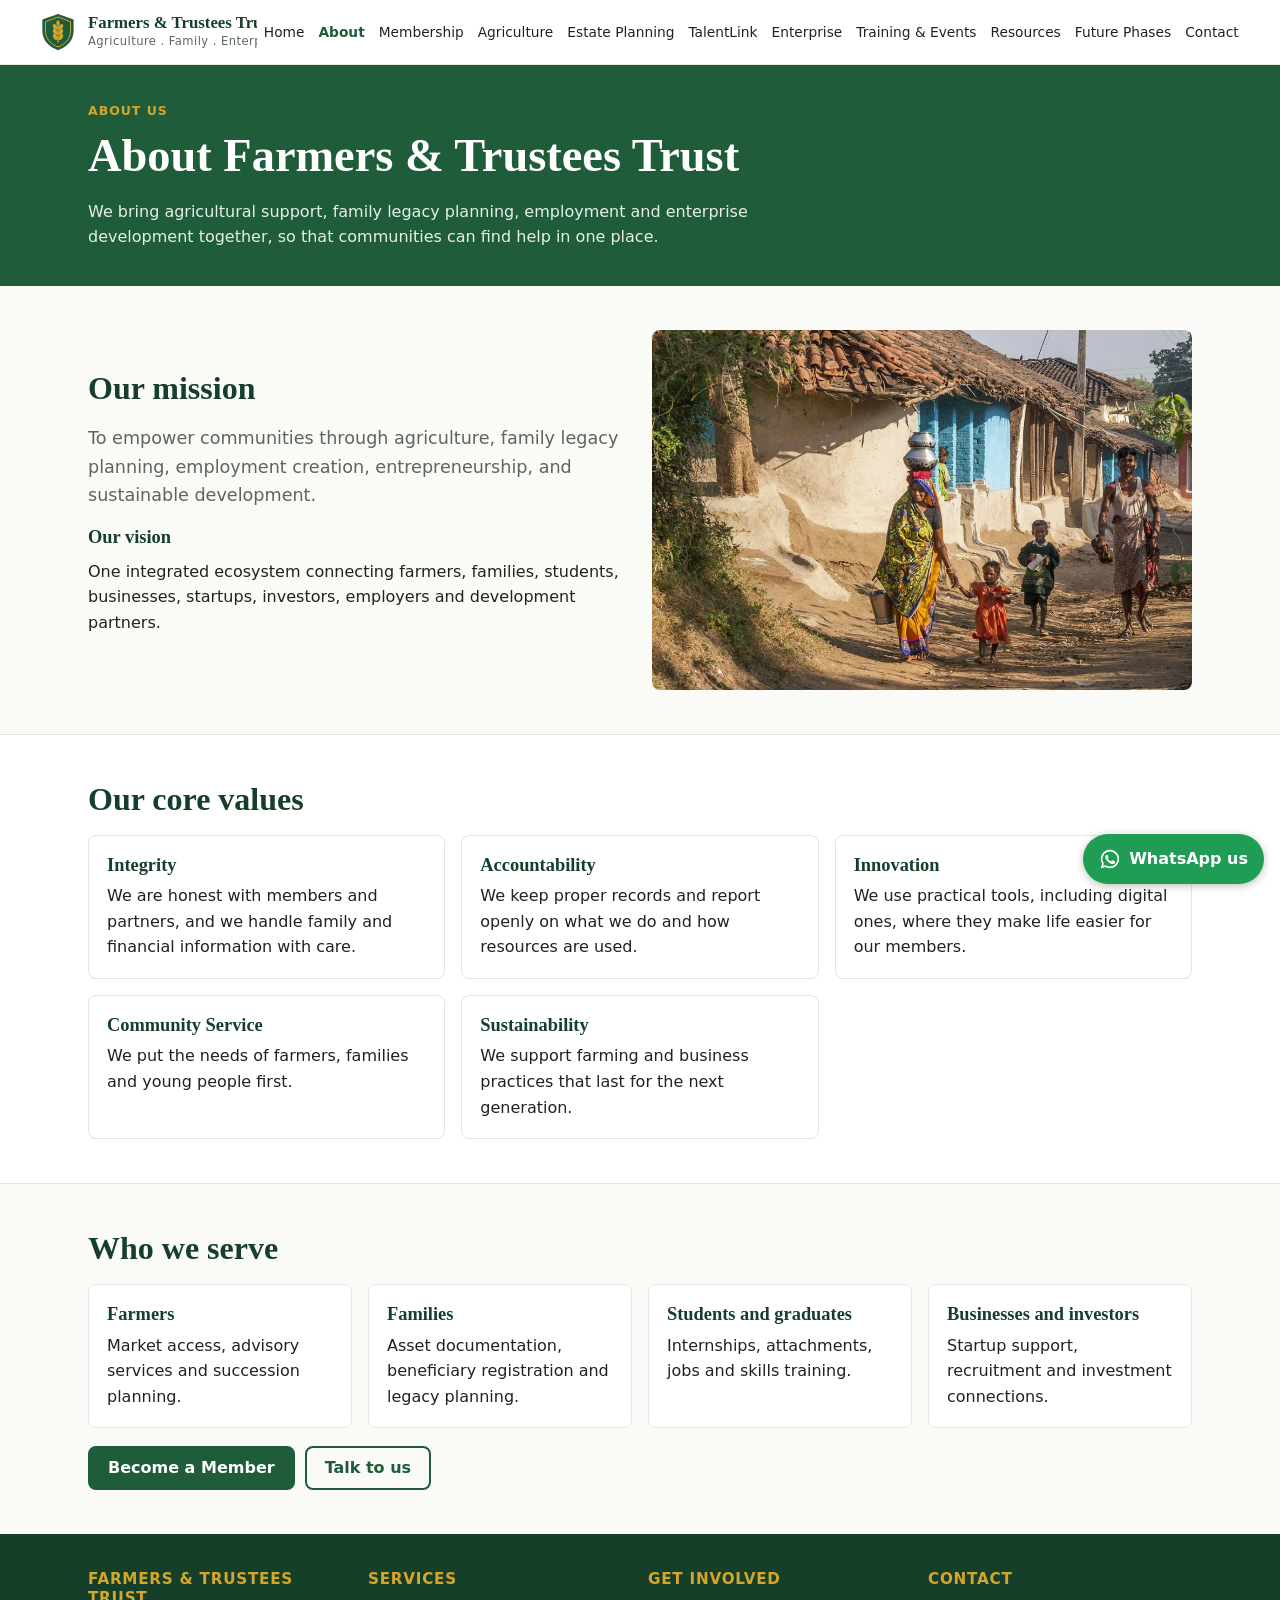
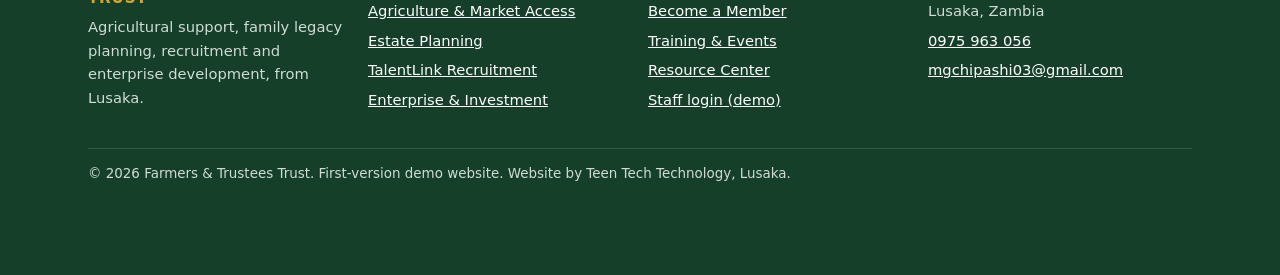
==== about.html @ 035e4a8c "Farmers & Trustees Trust demo site" ====
<!doctype html>
<html lang="en">
<head>
<meta charset="utf-8">
<meta name="viewport" content="width=device-width,initial-scale=1">
<title>About Us | Farmers & Trustees Trust</title>
<meta name="description" content="Our mission, values and the communities we serve in Zambia.">
<meta name="theme-color" content="#1f5c3a">
<link rel="icon" href="assets/img/logo.svg" type="image/svg+xml">
<link rel="stylesheet" href="assets/css/style.css">
</head>
<body>
<main id="main">
<div class="page-head"><div class="wrap"><span class="kicker">About us</span><h1>About Farmers &amp; Trustees Trust</h1><p>We bring agricultural support, family legacy planning, employment and enterprise development together, so that communities can find help in one place.</p></div></div>
<section><div class="wrap split">
<div><h2>Our mission</h2><p class="lead">To empower communities through agriculture, family legacy planning, employment creation, entrepreneurship, and sustainable development.</p>
<h3>Our vision</h3><p>One integrated ecosystem connecting farmers, families, students, businesses, startups, investors, employers and development partners.</p></div>
<img src="assets/img/community.jpg" alt="A woman carrying water with children walking beside her in a village" loading="lazy"></div></section>
<section class="alt"><div class="wrap"><h2>Our core values</h2>
<div class="grid g3">
<div class="card"><h3>Integrity</h3><p>We are honest with members and partners, and we handle family and financial information with care.</p></div>
<div class="card"><h3>Accountability</h3><p>We keep proper records and report openly on what we do and how resources are used.</p></div>
<div class="card"><h3>Innovation</h3><p>We use practical tools, including digital ones, where they make life easier for our members.</p></div>
<div class="card"><h3>Community Service</h3><p>We put the needs of farmers, families and young people first.</p></div>
<div class="card"><h3>Sustainability</h3><p>We support farming and business practices that last for the next generation.</p></div>
</div></div></section>
<section><div class="wrap"><h2>Who we serve</h2>
<div class="grid g4">
<div class="card"><h3>Farmers</h3><p>Market access, advisory services and succession planning.</p></div>
<div class="card"><h3>Families</h3><p>Asset documentation, beneficiary registration and legacy planning.</p></div>
<div class="card"><h3>Students and graduates</h3><p>Internships, attachments, jobs and skills training.</p></div>
<div class="card"><h3>Businesses and investors</h3><p>Startup support, recruitment and investment connections.</p></div>
</div>
<div class="btns"><a class="btn" href="membership.html">Become a Member</a><a class="btn line" href="contact.html">Talk to us</a></div>
</div></section>

</main>
<script src="assets/js/app.js"></script>

</body>
</html>
---- assets/css/style.css ----
:root{--green:#1f5c3a;--green-d:#163f29;--green-l:#e8f1ea;--gold:#d4a62a;--gold-l:#fbf3dc;--ink:#1d2420;--muted:#5b665f;--line:#dfe5e0;--bg:#fafaf6;--r:8px}
*{box-sizing:border-box}
html{-webkit-text-size-adjust:100%}
body{margin:0;font:16px/1.6 system-ui,-apple-system,"Segoe UI",Roboto,Arial,sans-serif;color:var(--ink);background:var(--bg)}
img{max-width:100%;display:block}
a{color:var(--green)}
h1,h2,h3{line-height:1.25;margin:0 0 .5em;font-family:Georgia,"Times New Roman",serif;color:var(--green-d)}
h1{font-size:clamp(1.9rem,5vw,2.9rem)}h2{font-size:clamp(1.45rem,3.4vw,2rem)}h3{font-size:1.15rem}
p{margin:0 0 1em}
.wrap{max-width:1140px;margin:0 auto;padding:0 18px}
.skip{position:absolute;left:-999px}.skip:focus{left:8px;top:8px;background:#fff;padding:8px;z-index:99}
/* header */
.site-header{background:#fff;border-bottom:1px solid var(--line);position:sticky;top:0;z-index:50}
.site-header .wrap{max-width:1240px;display:flex;align-items:center;justify-content:space-between;min-height:64px;gap:12px}
.brand{display:flex;align-items:center;gap:10px;text-decoration:none;color:var(--green-d)}
.brand img{width:40px;height:40px}
.brand span{white-space:nowrap}.brand b{font-family:Georgia,serif;font-size:1.05rem;line-height:1.1;display:block}
.brand small{display:block;color:var(--muted);font-size:.72rem;letter-spacing:.04em}
.nav-toggle{display:inline-flex;align-items:center;gap:6px;border:1px solid var(--line);background:#fff;border-radius:var(--r);padding:8px 12px;font:inherit;cursor:pointer}
.main-nav{display:none;position:absolute;left:0;right:0;top:64px;background:#fff;border-bottom:1px solid var(--line);padding:8px 18px 16px}
.main-nav.open{display:block}
.main-nav a{display:block;padding:10px 4px;text-decoration:none;color:var(--ink);border-bottom:1px solid #f0f2f0}
.main-nav a[aria-current=page]{color:var(--green);font-weight:600}
@media(min-width:1280px){.nav-toggle{display:none}.main-nav{display:flex;position:static;padding:0;border:0;gap:0;flex-wrap:nowrap;justify-content:flex-end}
.main-nav a{border:0;padding:6px 7px;font-size:.86rem;white-space:nowrap;border-radius:6px}.main-nav a:hover{background:var(--green-l)}}
/* buttons */
.btn{display:inline-block;background:var(--green);color:#fff;border:2px solid var(--green);padding:10px 18px;border-radius:var(--r);text-decoration:none;font-family:inherit;font-size:1rem;font-weight:600;line-height:1.2;cursor:pointer}
.btn:hover{background:var(--green-d)}
.btn.gold{background:var(--gold);border-color:var(--gold);color:#1d1a0e}.btn.gold:hover{background:#c29620}
.btn.line{background:transparent;color:var(--green)}.btn.line:hover{background:var(--green-l)}
.btn.sm{padding:6px 12px;font-size:.9rem}
.btns{display:flex;flex-wrap:wrap;gap:10px;margin-top:18px}
/* sections */
section{padding:44px 0}
.alt{background:#fff;border-top:1px solid var(--line);border-bottom:1px solid var(--line)}
.page-head{background:var(--green);color:#fff;padding:36px 0}
.page-head h1{color:#fff;margin-bottom:.3em}.page-head p{max-width:720px;color:#e6efe8;margin:0}
.kicker{display:block;font-size:.78rem;letter-spacing:.08em;text-transform:uppercase;color:var(--gold);font-weight:700;margin-bottom:6px}
.lead{font-size:1.1rem;color:var(--muted);max-width:720px}
/* hero */
.hero{background:var(--green-d);color:#fff;padding:0}
.hero .wrap{display:grid;gap:0}
.hero-text{padding:40px 0 32px}
.hero h1{color:#fff}.hero p{color:#dce8df;font-size:1.08rem;max-width:560px}
.hero-img{margin:0 -18px}
.hero-img img{width:100%;height:280px;object-fit:cover;object-position:center 30%}
@media(min-width:860px){.hero .wrap{grid-template-columns:1.15fr .85fr;align-items:stretch}.hero-text{padding:72px 40px 72px 0}.hero-img{margin:0}.hero-img{padding:40px 0}.hero-img img{height:100%;min-height:420px;max-height:520px;border-radius:var(--r)}}
/* grids, cards */
.grid{display:grid;gap:16px}
@media(min-width:640px){.g2{grid-template-columns:repeat(2,1fr)}.g3{grid-template-columns:repeat(2,1fr)}}
@media(min-width:960px){.g3{grid-template-columns:repeat(3,1fr)}.g4{grid-template-columns:repeat(4,1fr)}}
@media(min-width:640px) and (max-width:959px){.g4{grid-template-columns:repeat(2,1fr)}}
.card{background:#fff;border:1px solid var(--line);border-radius:var(--r);padding:18px}
.card h3{margin-bottom:.35em}.card p:last-child{margin-bottom:0}
.card.photo{padding:0;overflow:hidden}.card.photo img{height:170px;width:100%;object-fit:cover}.card.photo .in{padding:16px 18px}
.split{display:grid;gap:24px;align-items:center}
@media(min-width:860px){.split{grid-template-columns:1fr 1fr}}
.split img{border-radius:var(--r);width:100%;max-height:380px;object-fit:cover}
ul.ticks{list-style:none;padding:0;margin:0 0 1em}ul.ticks li{padding:4px 0 4px 26px;position:relative}
ul.ticks li:before{content:"";position:absolute;left:4px;top:12px;width:10px;height:6px;border-left:2px solid var(--green);border-bottom:2px solid var(--green);transform:rotate(-45deg)}
.tag{display:inline-block;background:var(--green-l);color:var(--green-d);font-size:.78rem;padding:2px 8px;border-radius:20px;font-weight:600}
.tag.gold{background:var(--gold-l);color:#7a5c0b}
.note{background:var(--gold-l);border-left:4px solid var(--gold);padding:10px 14px;border-radius:4px;font-size:.92rem;margin:0 0 16px}
.muted{color:var(--muted)}
/* tabs */
.tabs{display:flex;flex-wrap:wrap;gap:6px;margin-bottom:18px}
.tabs button{border:1px solid var(--line);background:#fff;padding:8px 14px;border-radius:20px;font:inherit;font-size:.92rem;cursor:pointer}
.tabs button.on{background:var(--green);color:#fff;border-color:var(--green)}
.panel{display:none}.panel.on{display:block}
/* forms */
form.f{background:#fff;border:1px solid var(--line);border-radius:var(--r);padding:20px}
.fr{display:grid;gap:14px}@media(min-width:640px){.fr.c2{grid-template-columns:1fr 1fr}.fr.c3{grid-template-columns:1fr 1fr 1fr}}
label{display:block;font-weight:600;font-size:.92rem;margin-bottom:4px}
label .opt{font-weight:400;color:var(--muted)}
input,select,textarea{width:100%;font:inherit;padding:10px 12px;border:1px solid #c8d1ca;border-radius:6px;background:#fff;color:var(--ink)}
input:focus,select:focus,textarea:focus{outline:2px solid var(--gold);outline-offset:1px;border-color:var(--green)}
textarea{min-height:96px}
.field{margin-bottom:14px}
.field .err{display:none;color:#a3261b;font-size:.85rem;margin-top:3px}
.field.bad input,.field.bad select,.field.bad textarea{border-color:#a3261b}
.field.bad .err{display:block}
.check{display:flex;gap:8px;align-items:flex-start;font-weight:400}.check input{width:auto;margin-top:5px}
.rows .row{display:grid;gap:8px;grid-template-columns:1fr;padding:12px;border:1px dashed #c8d1ca;border-radius:6px;margin-bottom:10px;position:relative}
@media(min-width:640px){.rows .row{grid-template-columns:repeat(4,1fr) auto;align-items:end}}
.rows .row label{font-size:.82rem}
.rm{background:none;border:1px solid #d9b4ae;color:#a3261b;border-radius:6px;padding:8px 10px;cursor:pointer;font:inherit;font-size:.85rem}
.confirm{display:none;background:var(--green-l);border:1px solid #b9d4c0;border-radius:var(--r);padding:16px;margin-top:14px}
.confirm.on{display:block}
.confirm strong{color:var(--green-d)}
/* tables */
.tbl{width:100%;border-collapse:collapse;background:#fff;font-size:.92rem}
.tbl th,.tbl td{padding:9px 10px;border-bottom:1px solid var(--line);text-align:left;vertical-align:top}
.tbl th{background:var(--green-l);color:var(--green-d);font-size:.82rem;text-transform:uppercase;letter-spacing:.03em}
.scroll{overflow-x:auto;border:1px solid var(--line);border-radius:var(--r)}
/* listings */
.listing{display:flex;flex-direction:column;gap:6px}
.listing .top{display:flex;justify-content:space-between;gap:8px;align-items:baseline}
.price{font-weight:700;color:var(--green-d)}
.filters{display:flex;flex-wrap:wrap;gap:6px;margin-bottom:14px}
.filters button{border:1px solid var(--line);background:#fff;padding:6px 12px;border-radius:20px;cursor:pointer;font:inherit;font-size:.9rem}
.filters button.on{background:var(--gold);border-color:var(--gold)}
/* roadmap */
.phase{border-left:4px solid var(--gold);padding-left:16px}
/* footer */
.site-footer{background:var(--green-d);color:#cfdcd3;padding:36px 0 90px;font-size:.92rem}
.site-footer a{color:#fff}
.site-footer h3{color:var(--gold);font-family:inherit;font-size:.95rem;text-transform:uppercase;letter-spacing:.05em}
.site-footer ul{list-style:none;padding:0;margin:0}.site-footer li{padding:3px 0}
.foot-bottom{border-top:1px solid #2c5a40;margin-top:24px;padding-top:14px;font-size:.84rem}
/* whatsapp */
.wa-float{position:fixed;right:16px;bottom:16px;z-index:60;background:#1f9d55;color:#fff;border-radius:28px;padding:12px 16px;display:flex;gap:8px;align-items:center;text-decoration:none;font-weight:600;box-shadow:0 2px 8px rgba(0,0,0,.25)}
.wa-float svg{width:22px;height:22px}
@media(max-width:480px){.wa-float span{display:none}.wa-float{padding:13px}}
/* dashboard */
.stat{background:#fff;border:1px solid var(--line);border-radius:var(--r);padding:14px}
.stat b{display:block;font-size:1.6rem;color:var(--green-d)}
.bars .bar{display:grid;grid-template-columns:140px 1fr 40px;gap:8px;align-items:center;margin:6px 0;font-size:.9rem}
.bars .track{background:var(--green-l);height:14px;border-radius:7px;overflow:hidden}.bars .fill{background:var(--green);height:100%}
.bars .bar:nth-child(even) .fill{background:var(--gold)}
.member-card{border:2px solid var(--gold);border-radius:var(--r);padding:18px;background:#fff}
.member-no{font-family:ui-monospace,Consolas,monospace;font-size:1.3rem;color:var(--green-d);font-weight:700}
.toast{position:fixed;left:50%;bottom:80px;transform:translateX(-50%);background:var(--ink);color:#fff;padding:10px 16px;border-radius:6px;z-index:80;display:none}
.toast.on{display:block}
iframe.map{width:100%;height:320px;border:0;border-radius:var(--r)}
@media print{.site-header,.site-footer,.wa-float,.no-print{display:none!important}}
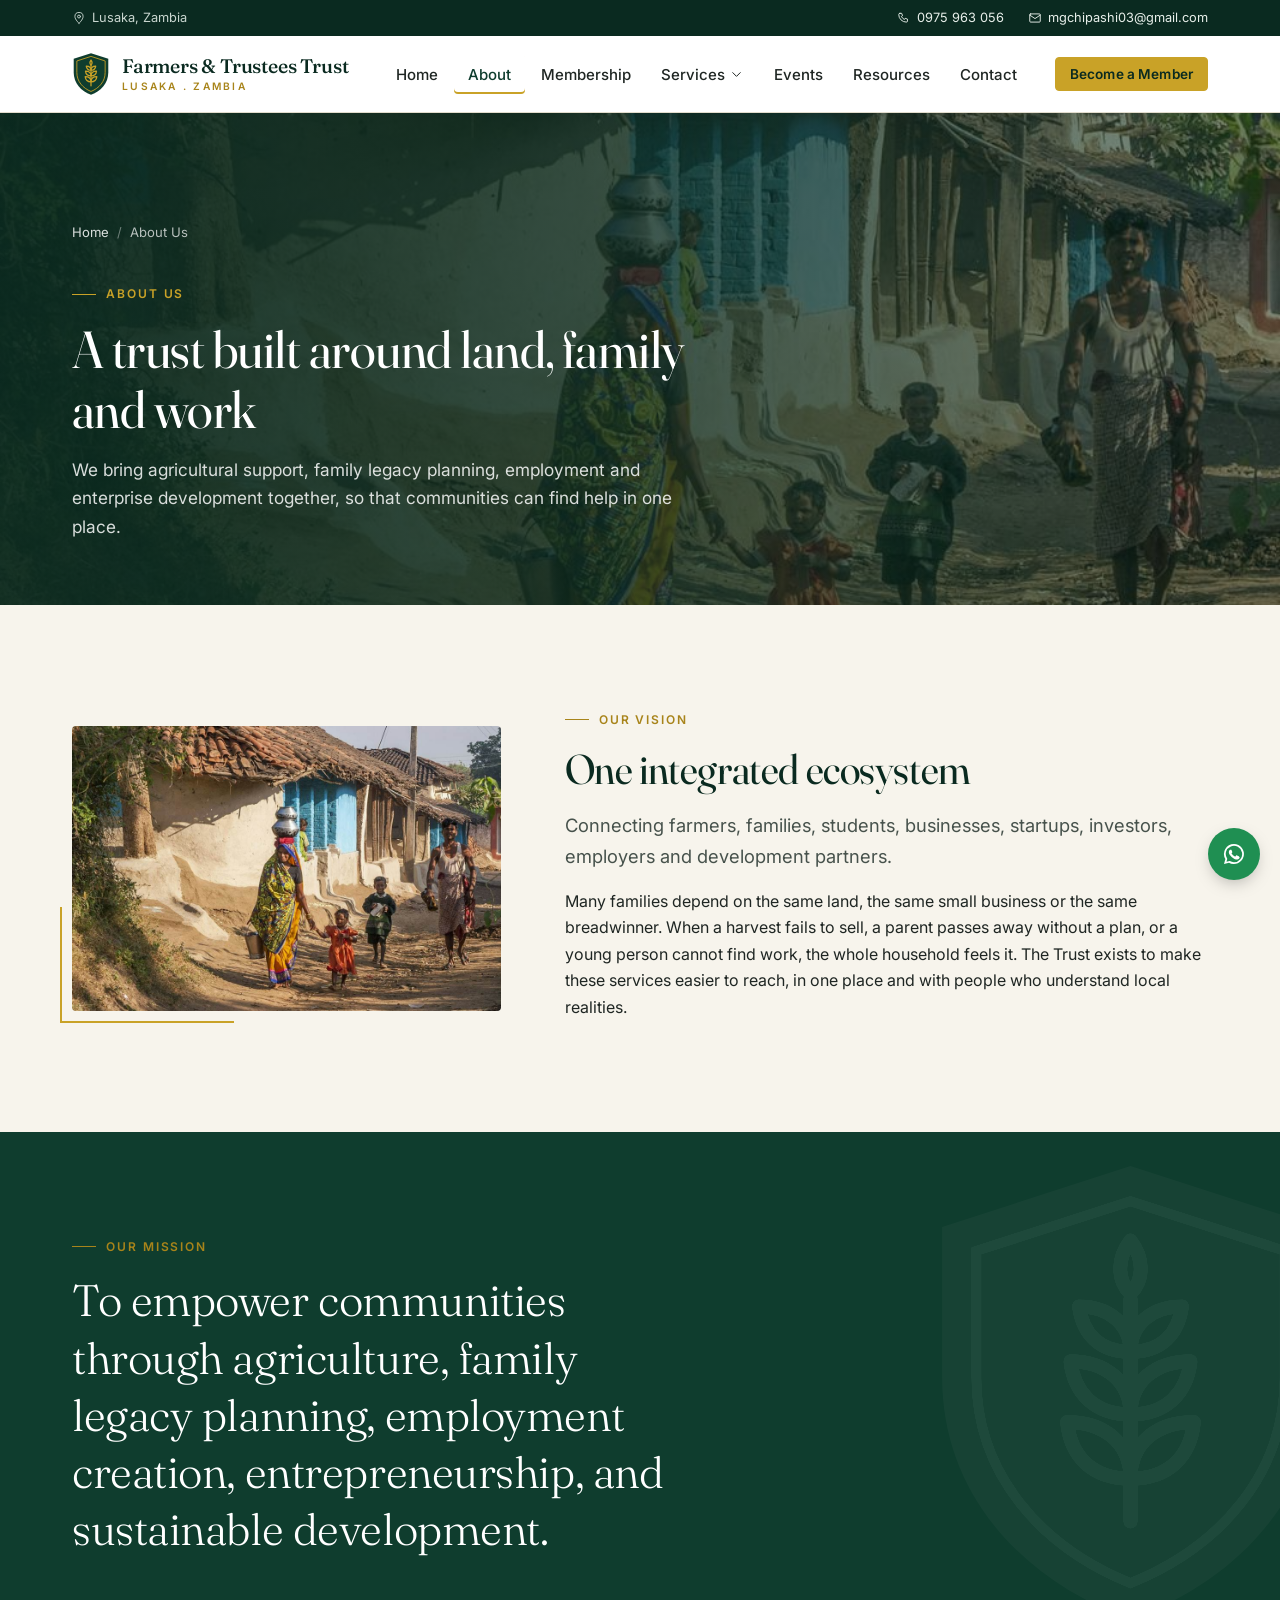
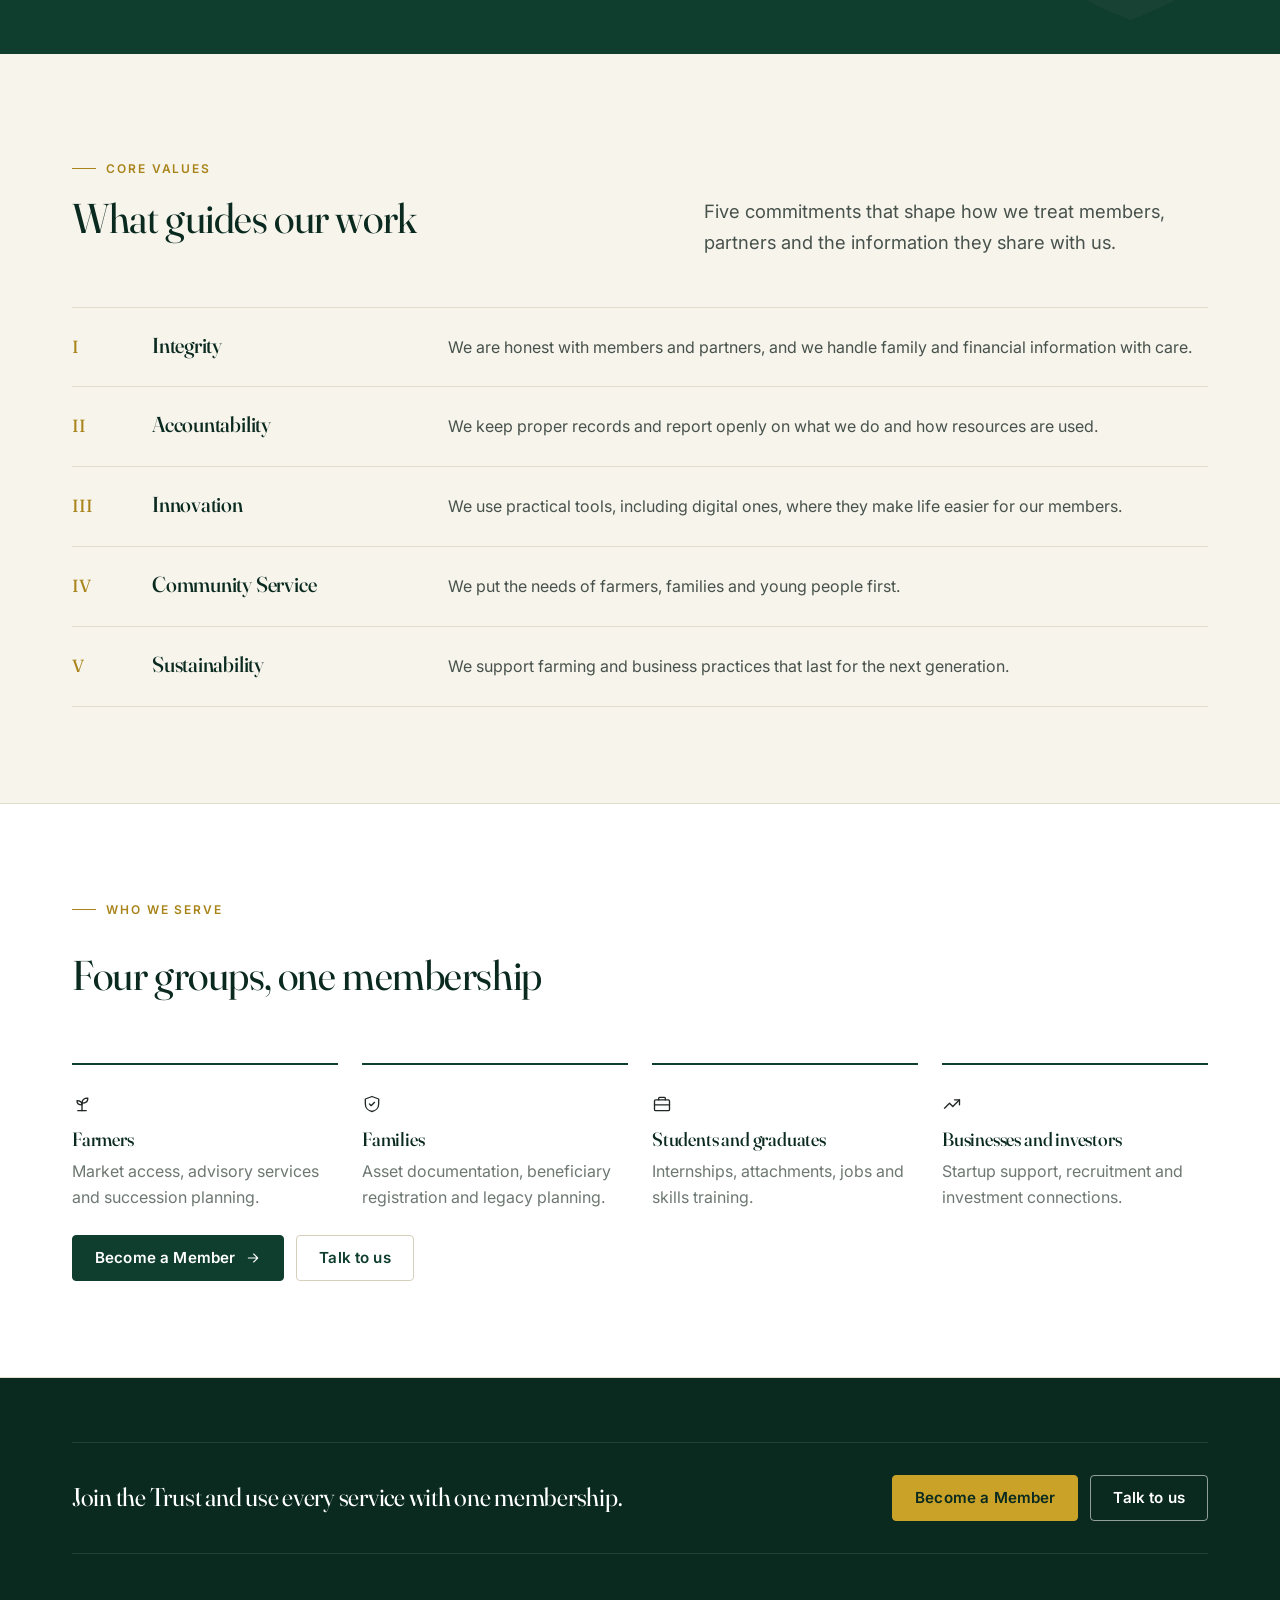
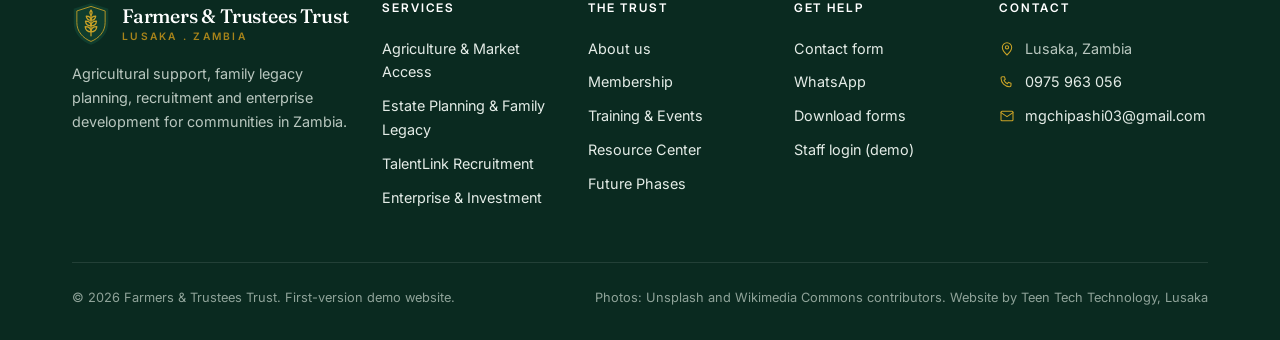
==== commit 110fb3a2: "Visual redesign: new type, colour, hero, navigation, page headers and admin dashboard" ====
--- a/about.html
+++ b/about.html
@@ -5,33 +5,41 @@
 <meta name="viewport" content="width=device-width,initial-scale=1">
 <title>About Us | Farmers & Trustees Trust</title>
 <meta name="description" content="Our mission, values and the communities we serve in Zambia.">
-<meta name="theme-color" content="#1f5c3a">
-<link rel="icon" href="assets/img/logo.svg" type="image/svg+xml">
+<meta name="theme-color" content="#0F3D2E">
+<link rel="icon" href="assets/img/favicon.svg" type="image/svg+xml">
+<link rel="icon" href="assets/img/favicon-32.png" sizes="32x32" type="image/png">
+<link rel="apple-touch-icon" href="assets/img/apple-touch-icon.png">
+<link rel="preconnect" href="https://fonts.googleapis.com">
+<link rel="preconnect" href="https://fonts.gstatic.com" crossorigin>
+<link rel="stylesheet" href="https://fonts.googleapis.com/css2?family=Fraunces:opsz,wght@9..144,300;9..144,400;9..144,500;9..144,600&family=Inter:wght@400;500;600&display=swap">
 <link rel="stylesheet" href="assets/css/style.css">
 </head>
 <body>
 <main id="main">
-<div class="page-head"><div class="wrap"><span class="kicker">About us</span><h1>About Farmers &amp; Trustees Trust</h1><p>We bring agricultural support, family legacy planning, employment and enterprise development together, so that communities can find help in one place.</p></div></div>
-<section><div class="wrap split">
-<div><h2>Our mission</h2><p class="lead">To empower communities through agriculture, family legacy planning, employment creation, entrepreneurship, and sustainable development.</p>
-<h3>Our vision</h3><p>One integrated ecosystem connecting farmers, families, students, businesses, startups, investors, employers and development partners.</p></div>
-<img src="assets/img/community.jpg" alt="A woman carrying water with children walking beside her in a village" loading="lazy"></div></section>
-<section class="alt"><div class="wrap"><h2>Our core values</h2>
-<div class="grid g3">
-<div class="card"><h3>Integrity</h3><p>We are honest with members and partners, and we handle family and financial information with care.</p></div>
-<div class="card"><h3>Accountability</h3><p>We keep proper records and report openly on what we do and how resources are used.</p></div>
-<div class="card"><h3>Innovation</h3><p>We use practical tools, including digital ones, where they make life easier for our members.</p></div>
-<div class="card"><h3>Community Service</h3><p>We put the needs of farmers, families and young people first.</p></div>
-<div class="card"><h3>Sustainability</h3><p>We support farming and business practices that last for the next generation.</p></div>
-</div></div></section>
-<section><div class="wrap"><h2>Who we serve</h2>
+<div class="page-head"><div class="wrap"><span class="kicker">About us</span><h1>A trust built around land, family and work</h1><p>We bring agricultural support, family legacy planning, employment and enterprise development together, so that communities can find help in one place.</p></div></div>
+<section><div class="wrap split wide-r">
+<div class="frame"><img src="assets/img/community.jpg" alt="A woman carrying water with children walking beside her in a village" loading="lazy"></div>
+<div><span class="kicker">Our vision</span><h2>One integrated ecosystem</h2><p class="lead">Connecting farmers, families, students, businesses, startups, investors, employers and development partners.</p><p>Many families depend on the same land, the same small business or the same breadwinner. When a harvest fails to sell, a parent passes away without a plan, or a young person cannot find work, the whole household feels it. The Trust exists to make these services easier to reach, in one place and with people who understand local realities.</p></div>
+</div></section>
+<section class="band"><div class="wrap"><span class="kicker">Our mission</span><blockquote>To empower communities through agriculture, family legacy planning, employment creation, entrepreneurship, and sustainable development.</blockquote></div></section>
+<section><div class="wrap">
+<div class="sec-head split2"><div><span class="kicker">Core values</span><h2>What guides our work</h2></div><p class="lead">Five commitments that shape how we treat members, partners and the information they share with us.</p></div>
+<ol class="values">
+<li><h3>Integrity</h3><p>We are honest with members and partners, and we handle family and financial information with care.</p></li>
+<li><h3>Accountability</h3><p>We keep proper records and report openly on what we do and how resources are used.</p></li>
+<li><h3>Innovation</h3><p>We use practical tools, including digital ones, where they make life easier for our members.</p></li>
+<li><h3>Community Service</h3><p>We put the needs of farmers, families and young people first.</p></li>
+<li><h3>Sustainability</h3><p>We support farming and business practices that last for the next generation.</p></li>
+</ol></div></section>
+<section class="alt"><div class="wrap">
+<div class="sec-head"><span class="kicker">Who we serve</span><h2>Four groups, one membership</h2></div>
 <div class="grid g4">
-<div class="card"><h3>Farmers</h3><p>Market access, advisory services and succession planning.</p></div>
-<div class="card"><h3>Families</h3><p>Asset documentation, beneficiary registration and legacy planning.</p></div>
-<div class="card"><h3>Students and graduates</h3><p>Internships, attachments, jobs and skills training.</p></div>
-<div class="card"><h3>Businesses and investors</h3><p>Startup support, recruitment and investment connections.</p></div>
+<div class="card quiet" style="border:0;border-top:2px solid var(--forest);border-radius:0;padding:var(--s3) 0 0"><i data-i="sprout"></i><h3 style="margin-top:12px">Farmers</h3><p class="muted">Market access, advisory services and succession planning.</p></div>
+<div class="card quiet" style="border:0;border-top:2px solid var(--forest);border-radius:0;padding:var(--s3) 0 0"><i data-i="shield"></i><h3 style="margin-top:12px">Families</h3><p class="muted">Asset documentation, beneficiary registration and legacy planning.</p></div>
+<div class="card quiet" style="border:0;border-top:2px solid var(--forest);border-radius:0;padding:var(--s3) 0 0"><i data-i="briefcase"></i><h3 style="margin-top:12px">Students and graduates</h3><p class="muted">Internships, attachments, jobs and skills training.</p></div>
+<div class="card quiet" style="border:0;border-top:2px solid var(--forest);border-radius:0;padding:var(--s3) 0 0"><i data-i="trend"></i><h3 style="margin-top:12px">Businesses and investors</h3><p class="muted">Startup support, recruitment and investment connections.</p></div>
 </div>
-<div class="btns"><a class="btn" href="membership.html">Become a Member</a><a class="btn line" href="contact.html">Talk to us</a></div>
+<div class="btns"><a class="btn" href="membership.html">Become a Member <i data-i="arrow"></i></a><a class="btn line" href="contact.html">Talk to us</a></div>
 </div></section>
 
 </main>
--- a/assets/css/style.css
+++ b/assets/css/style.css
@@ -1,125 +1,358 @@
-:root{--green:#1f5c3a;--green-d:#163f29;--green-l:#e8f1ea;--gold:#d4a62a;--gold-l:#fbf3dc;--ink:#1d2420;--muted:#5b665f;--line:#dfe5e0;--bg:#fafaf6;--r:8px}
+/* Farmers & Trustees Trust . design system v2 */
+:root{
+--forest:#0F3D2E;--forest-2:#16503D;--forest-3:#1E6A50;--forest-ink:#0A2A20;
+--gold:#C9A227;--gold-d:#A8841A;--gold-l:#F3E9C8;
+--cream:#F7F4EC;--cream-2:#EFEADD;--paper:#FFFFFF;
+--ink:#1F2623;--ink-2:#47524C;--ink-3:#6E7872;--rule:#E3DDCD;--rule-2:#D6CFBC;
+--s1:8px;--s2:16px;--s3:24px;--s4:32px;--s5:48px;--s6:64px;--s7:96px;
+--r:4px;--r2:10px;
+--serif:"Fraunces",Georgia,"Times New Roman",serif;--sans:"Inter",system-ui,-apple-system,"Segoe UI",Roboto,Arial,sans-serif;
+--wrap:1200px}
 *{box-sizing:border-box}
-html{-webkit-text-size-adjust:100%}
-body{margin:0;font:16px/1.6 system-ui,-apple-system,"Segoe UI",Roboto,Arial,sans-serif;color:var(--ink);background:var(--bg)}
+html{-webkit-text-size-adjust:100%;scroll-padding-top:96px}
+body{margin:0;font-family:var(--sans);font-size:16px;line-height:1.65;color:var(--ink);background:var(--cream);-webkit-font-smoothing:antialiased;text-rendering:optimizeLegibility}
 img{max-width:100%;display:block}
-a{color:var(--green)}
-h1,h2,h3{line-height:1.25;margin:0 0 .5em;font-family:Georgia,"Times New Roman",serif;color:var(--green-d)}
-h1{font-size:clamp(1.9rem,5vw,2.9rem)}h2{font-size:clamp(1.45rem,3.4vw,2rem)}h3{font-size:1.15rem}
-p{margin:0 0 1em}
-.wrap{max-width:1140px;margin:0 auto;padding:0 18px}
-.skip{position:absolute;left:-999px}.skip:focus{left:8px;top:8px;background:#fff;padding:8px;z-index:99}
-/* header */
-.site-header{background:#fff;border-bottom:1px solid var(--line);position:sticky;top:0;z-index:50}
-.site-header .wrap{max-width:1240px;display:flex;align-items:center;justify-content:space-between;min-height:64px;gap:12px}
-.brand{display:flex;align-items:center;gap:10px;text-decoration:none;color:var(--green-d)}
-.brand img{width:40px;height:40px}
-.brand span{white-space:nowrap}.brand b{font-family:Georgia,serif;font-size:1.05rem;line-height:1.1;display:block}
-.brand small{display:block;color:var(--muted);font-size:.72rem;letter-spacing:.04em}
-.nav-toggle{display:inline-flex;align-items:center;gap:6px;border:1px solid var(--line);background:#fff;border-radius:var(--r);padding:8px 12px;font:inherit;cursor:pointer}
-.main-nav{display:none;position:absolute;left:0;right:0;top:64px;background:#fff;border-bottom:1px solid var(--line);padding:8px 18px 16px}
-.main-nav.open{display:block}
-.main-nav a{display:block;padding:10px 4px;text-decoration:none;color:var(--ink);border-bottom:1px solid #f0f2f0}
-.main-nav a[aria-current=page]{color:var(--green);font-weight:600}
-@media(min-width:1280px){.nav-toggle{display:none}.main-nav{display:flex;position:static;padding:0;border:0;gap:0;flex-wrap:nowrap;justify-content:flex-end}
-.main-nav a{border:0;padding:6px 7px;font-size:.86rem;white-space:nowrap;border-radius:6px}.main-nav a:hover{background:var(--green-l)}}
-/* buttons */
-.btn{display:inline-block;background:var(--green);color:#fff;border:2px solid var(--green);padding:10px 18px;border-radius:var(--r);text-decoration:none;font-family:inherit;font-size:1rem;font-weight:600;line-height:1.2;cursor:pointer}
-.btn:hover{background:var(--green-d)}
-.btn.gold{background:var(--gold);border-color:var(--gold);color:#1d1a0e}.btn.gold:hover{background:#c29620}
-.btn.line{background:transparent;color:var(--green)}.btn.line:hover{background:var(--green-l)}
-.btn.sm{padding:6px 12px;font-size:.9rem}
-.btns{display:flex;flex-wrap:wrap;gap:10px;margin-top:18px}
-/* sections */
-section{padding:44px 0}
-.alt{background:#fff;border-top:1px solid var(--line);border-bottom:1px solid var(--line)}
-.page-head{background:var(--green);color:#fff;padding:36px 0}
-.page-head h1{color:#fff;margin-bottom:.3em}.page-head p{max-width:720px;color:#e6efe8;margin:0}
-.kicker{display:block;font-size:.78rem;letter-spacing:.08em;text-transform:uppercase;color:var(--gold);font-weight:700;margin-bottom:6px}
-.lead{font-size:1.1rem;color:var(--muted);max-width:720px}
+a{color:var(--forest-3);text-underline-offset:3px;text-decoration-thickness:1px}
+a:hover{color:var(--forest)}
+h1,h2,h3,h4{font-family:var(--serif);font-weight:500;color:var(--forest-ink);line-height:1.15;margin:0 0 var(--s2);letter-spacing:-.01em;font-variation-settings:"opsz" 96}
+h1{font-size:clamp(2.25rem,5.4vw,4rem);font-weight:400}
+h2{font-size:clamp(1.75rem,3.4vw,2.6rem);font-weight:400}
+h3{font-size:1.3rem}
+h4{font-family:var(--sans);font-size:1rem;font-weight:600;letter-spacing:0}
+p{margin:0 0 var(--s2)}
+strong,b{font-weight:600}
+.wrap{max-width:var(--wrap);margin:0 auto;padding:0 20px}
+@media(min-width:768px){.wrap{padding:0 32px}}
+.skip{position:absolute;left:-999px}.skip:focus{left:8px;top:8px;background:#fff;padding:8px;z-index:200}
+.ico{width:20px;height:20px;flex:none;stroke:currentColor;fill:none;stroke-width:1.6;stroke-linecap:round;stroke-linejoin:round;vertical-align:middle}
+.kicker{display:inline-flex;align-items:center;gap:10px;font-family:var(--sans);font-size:.75rem;font-weight:600;letter-spacing:.16em;text-transform:uppercase;color:var(--gold-d);margin-bottom:var(--s2)}
+.kicker:before{content:"";width:24px;height:1px;background:currentColor}
+.lead{font-size:1.15rem;line-height:1.7;color:var(--ink-2);max-width:640px}
+.muted{color:var(--ink-3)}
+.rule{height:1px;background:var(--rule);border:0;margin:var(--s4) 0}
+.goldrule{width:56px;height:2px;background:var(--gold);border:0;margin:0 0 var(--s3)}
+
+/* ---------- header ---------- */
+.topbar{background:var(--forest-ink);color:#C9D6CF;font-size:.8rem}
+.topbar .wrap{display:flex;justify-content:flex-end;gap:var(--s3);min-height:36px;align-items:center}
+.topbar a{color:#E8EFEA;text-decoration:none;display:inline-flex;gap:6px;align-items:center}.topbar a:hover{color:#fff}
+.topbar .ico{width:14px;height:14px}
+.topbar .loc{margin-right:auto;display:none}
+@media(min-width:768px){.topbar .loc{display:inline-flex;gap:6px;align-items:center}}
+@media(max-width:560px){.topbar .mail{display:none}}
+.site-header{background:rgba(255,255,255,.97);border-bottom:1px solid var(--rule);position:sticky;top:0;z-index:100;backdrop-filter:saturate(1.4) blur(6px)}
+.site-header .wrap{display:flex;align-items:center;gap:var(--s3);min-height:76px}
+.brand{display:flex;align-items:center;gap:12px;text-decoration:none;color:var(--forest-ink);margin-right:auto}
+.brand img{width:38px;height:44px}
+.brand .wm{white-space:nowrap;display:flex;flex-direction:column;line-height:1}
+.brand .wm b{font-family:var(--serif);font-weight:500;font-size:1.22rem;letter-spacing:-.01em}
+.brand .wm small{font-size:.64rem;letter-spacing:.22em;text-transform:uppercase;color:var(--gold-d);margin-top:5px;font-weight:600}
+.nav{display:none}
+.nav>ul{list-style:none;margin:0;padding:0;display:flex;align-items:center;gap:2px}
+.nav>ul>li{position:relative}
+.nav>ul>li>a,.nav>ul>li>button{display:flex;align-items:center;gap:4px;padding:10px 14px;font:500 .94rem var(--sans);color:var(--ink);text-decoration:none;background:none;border:0;cursor:pointer;border-radius:var(--r)}
+.nav>ul>li>a:hover,.nav>ul>li>button:hover{color:var(--forest)}
+.nav [aria-current=page],.nav .is-current>button{color:var(--forest);box-shadow:inset 0 -2px 0 var(--gold)}
+.nav .ico{width:15px;height:15px}
+.mega{position:absolute;left:50%;top:100%;transform:translateX(-50%);width:640px;background:#fff;border:1px solid var(--rule);border-top:2px solid var(--gold);padding:var(--s3);display:none;grid-template-columns:1fr 1fr;gap:4px;box-shadow:0 18px 40px -18px rgba(15,61,46,.25)}
+.has-mega:hover .mega,.has-mega:focus-within .mega,.has-mega.open .mega{display:grid}
+.mega a{display:flex;gap:14px;padding:14px;text-decoration:none;color:var(--ink);border-radius:var(--r)}
+.mega a:hover{background:var(--cream)}
+.mega a .ic{width:40px;height:40px;border:1px solid var(--rule);border-radius:50%;display:grid;place-items:center;color:var(--forest);flex:none}
+.mega a b{display:block;font-weight:600;color:var(--forest-ink);font-size:.95rem}
+.mega a span.d{display:block;font-size:.84rem;color:var(--ink-3);line-height:1.45;margin-top:2px}
+.site-header .hdr-cta{display:none}
+.burger{display:inline-flex;align-items:center;gap:8px;border:1px solid var(--rule-2);background:#fff;border-radius:var(--r);padding:10px 14px;font:500 .9rem var(--sans);cursor:pointer;color:var(--ink)}
+@media(min-width:1100px){.nav{display:block}.site-header .hdr-cta{display:inline-flex}.burger{display:none}}
+/* drawer */
+.drawer{position:fixed;inset:0;z-index:300;display:none}
+.drawer.open{display:block}
+.drawer .scrim{position:absolute;inset:0;background:rgba(10,42,32,.45)}
+.drawer .sheet{position:absolute;right:0;top:0;bottom:0;width:min(88vw,380px);background:var(--cream);display:flex;flex-direction:column;overflow-y:auto}
+.drawer .dh{display:flex;justify-content:space-between;align-items:center;padding:var(--s2) 20px;border-bottom:1px solid var(--rule);background:#fff}
+.drawer nav{padding:var(--s2) 20px}
+.drawer nav a{display:flex;justify-content:space-between;align-items:center;padding:14px 0;border-bottom:1px solid var(--rule);color:var(--ink);text-decoration:none;font-size:1.05rem}
+.drawer nav a[aria-current=page]{color:var(--forest);font-weight:600}
+.drawer .grp{font-size:.72rem;letter-spacing:.16em;text-transform:uppercase;color:var(--gold-d);font-weight:600;margin:var(--s3) 0 0}
+.drawer nav .sub a{padding-left:0;font-size:1rem}
+.drawer .df{margin-top:auto;padding:20px;border-top:1px solid var(--rule);background:#fff}
+.drawer .df .btn{width:100%;justify-content:center}
+body.locked{overflow:hidden}
+
+/* ---------- buttons ---------- */
+.btn{display:inline-flex;align-items:center;gap:10px;background:var(--forest);color:#fff;border:1px solid var(--forest);padding:13px 22px;border-radius:var(--r);text-decoration:none;font:600 .95rem/1.2 var(--sans);letter-spacing:.01em;cursor:pointer;transition:background-color .15s,color .15s,border-color .15s}
+.btn:hover{background:var(--forest-ink);color:#fff}
+.btn .ico{width:16px;height:16px}
+.btn.gold{background:var(--gold);border-color:var(--gold);color:var(--forest-ink)}.btn.gold:hover{background:#D8B23A;border-color:#D8B23A;color:var(--forest-ink)}
+.btn.line{background:transparent;color:var(--forest);border-color:var(--rule-2)}.btn.line:hover{border-color:var(--forest);background:transparent;color:var(--forest)}
+.btn.ghost{background:transparent;color:#fff;border-color:rgba(255,255,255,.55)}.btn.ghost:hover{background:rgba(255,255,255,.1);border-color:#fff}
+.btn.sm{padding:8px 14px;font-size:.85rem}
+.btn.link{background:none;border:0;padding:0;color:var(--forest);font-weight:600}.btn.link:hover{background:none;color:var(--forest-ink)}
+.btns{display:flex;flex-wrap:wrap;gap:12px;margin-top:var(--s3)}
+
+/* ---------- sections ---------- */
+section{padding:var(--s6) 0}
+@media(min-width:900px){section{padding:var(--s7) 0}}
+section.tight{padding:var(--s5) 0}
+.alt{background:var(--paper);border-top:1px solid var(--rule);border-bottom:1px solid var(--rule)}
+.sec-head{display:grid;gap:var(--s2);margin-bottom:var(--s5)}
+@media(min-width:900px){.sec-head.split2{grid-template-columns:1.1fr .9fr;align-items:end}.sec-head.split2 p{margin:0}}
+
 /* hero */
-.hero{background:var(--green-d);color:#fff;padding:0}
-.hero .wrap{display:grid;gap:0}
-.hero-text{padding:40px 0 32px}
-.hero h1{color:#fff}.hero p{color:#dce8df;font-size:1.08rem;max-width:560px}
-.hero-img{margin:0 -18px}
-.hero-img img{width:100%;height:280px;object-fit:cover;object-position:center 30%}
-@media(min-width:860px){.hero .wrap{grid-template-columns:1.15fr .85fr;align-items:stretch}.hero-text{padding:72px 40px 72px 0}.hero-img{margin:0}.hero-img{padding:40px 0}.hero-img img{height:100%;min-height:420px;max-height:520px;border-radius:var(--r)}}
-/* grids, cards */
-.grid{display:grid;gap:16px}
-@media(min-width:640px){.g2{grid-template-columns:repeat(2,1fr)}.g3{grid-template-columns:repeat(2,1fr)}}
-@media(min-width:960px){.g3{grid-template-columns:repeat(3,1fr)}.g4{grid-template-columns:repeat(4,1fr)}}
-@media(min-width:640px) and (max-width:959px){.g4{grid-template-columns:repeat(2,1fr)}}
-.card{background:#fff;border:1px solid var(--line);border-radius:var(--r);padding:18px}
-.card h3{margin-bottom:.35em}.card p:last-child{margin-bottom:0}
-.card.photo{padding:0;overflow:hidden}.card.photo img{height:170px;width:100%;object-fit:cover}.card.photo .in{padding:16px 18px}
-.split{display:grid;gap:24px;align-items:center}
-@media(min-width:860px){.split{grid-template-columns:1fr 1fr}}
-.split img{border-radius:var(--r);width:100%;max-height:380px;object-fit:cover}
-ul.ticks{list-style:none;padding:0;margin:0 0 1em}ul.ticks li{padding:4px 0 4px 26px;position:relative}
-ul.ticks li:before{content:"";position:absolute;left:4px;top:12px;width:10px;height:6px;border-left:2px solid var(--green);border-bottom:2px solid var(--green);transform:rotate(-45deg)}
-.tag{display:inline-block;background:var(--green-l);color:var(--green-d);font-size:.78rem;padding:2px 8px;border-radius:20px;font-weight:600}
-.tag.gold{background:var(--gold-l);color:#7a5c0b}
-.note{background:var(--gold-l);border-left:4px solid var(--gold);padding:10px 14px;border-radius:4px;font-size:.92rem;margin:0 0 16px}
-.muted{color:var(--muted)}
-/* tabs */
-.tabs{display:flex;flex-wrap:wrap;gap:6px;margin-bottom:18px}
-.tabs button{border:1px solid var(--line);background:#fff;padding:8px 14px;border-radius:20px;font:inherit;font-size:.92rem;cursor:pointer}
-.tabs button.on{background:var(--green);color:#fff;border-color:var(--green)}
+.hero{position:relative;min-height:86vh;min-height:min(86svh,820px);display:flex;align-items:flex-end;color:#fff;background:var(--forest-ink) url(../img/hero.jpg) center 40%/cover no-repeat;padding:0}
+.hero:before{content:"";position:absolute;inset:0;background:linear-gradient(180deg,rgba(10,42,32,.35) 0%,rgba(10,42,32,.25) 30%,rgba(10,42,32,.78) 72%,rgba(10,42,32,.92) 100%),linear-gradient(90deg,rgba(10,42,32,.55),rgba(10,42,32,0) 70%)}
+.hero .wrap{position:relative;width:100%;padding-top:var(--s7);padding-bottom:var(--s5)}
+.hero .kicker{color:var(--gold)}
+.hero h1{color:#fff;max-width:16ch;margin-bottom:var(--s3)}
+.hero p.sub{font-size:1.15rem;line-height:1.7;color:rgba(255,255,255,.86);max-width:560px;margin:0}
+.hero .credit{position:absolute;left:20px;right:90px;bottom:8px;line-height:1.3;font-size:.68rem;color:rgba(255,255,255,.55)}
+.strip{background:#fff;border-bottom:1px solid var(--rule)}
+.strip ul{list-style:none;margin:0;padding:0;display:grid;grid-template-columns:1fr 1fr}
+.strip li{border-right:1px solid var(--rule);border-bottom:1px solid var(--rule)}
+.strip li:nth-child(2n){border-right:0}
+.strip a{display:flex;align-items:center;gap:12px;padding:18px 16px;text-decoration:none;color:var(--ink);font-size:.9rem;font-weight:500;line-height:1.3;height:100%}
+.strip a .ico{color:var(--gold-d)}
+.strip a:hover{background:var(--cream);color:var(--forest)}
+@media(min-width:900px){.strip ul{grid-template-columns:repeat(6,1fr)}.strip li{border-bottom:0}.strip li:nth-child(2n){border-right:1px solid var(--rule)}.strip li:last-child{border-right:0}.strip a{flex-direction:column;align-items:flex-start;padding:24px 20px}}
+
+/* inner page header */
+.page-head{position:relative;color:#fff;background:var(--forest) center/cover no-repeat;padding:var(--s6) 0 var(--s5)}
+.page-head:before{content:"";position:absolute;inset:0;background:linear-gradient(90deg,rgba(10,42,32,.94) 0%,rgba(10,42,32,.82) 45%,rgba(10,42,32,.5) 100%)}
+.page-head.pattern{background-color:var(--forest);background-image:url("data:image/svg+xml,%3Csvg xmlns='http://www.w3.org/2000/svg' width='56' height='56' viewBox='0 0 56 56'%3E%3Cpath d='M28 4v48M28 16c-6 0-9-4-9-9 6 0 9 4 9 9zm0 0c6 0 9-4 9-9-6 0-9 4-9 9zm0 14c-6 0-9-4-9-9 6 0 9 4 9 9zm0 0c6 0 9-4 9-9-6 0-9 4-9 9z' fill='none' stroke='%23C9A227' stroke-opacity='.12'/%3E%3C/svg%3E");background-size:56px 56px}
+.page-head.pattern:before{background:linear-gradient(90deg,rgba(10,42,32,.4),rgba(10,42,32,0))}
+.page-head .wrap{position:relative}
+.page-head h1{color:#fff;font-size:clamp(2rem,4.6vw,3.25rem);max-width:20ch;margin-bottom:var(--s2)}
+.page-head p{max-width:620px;color:rgba(255,255,255,.84);font-size:1.08rem;margin:0}
+.page-head .kicker{color:var(--gold)}
+@media(min-width:900px){.page-head{padding:var(--s7) 0 var(--s6)}}
+.crumbs{display:flex;flex-wrap:wrap;gap:8px;align-items:center;font-size:.82rem;color:rgba(255,255,255,.7);margin-bottom:var(--s4);list-style:none;padding:0}
+.crumbs a{color:rgba(255,255,255,.85);text-decoration:none}.crumbs a:hover{color:#fff;text-decoration:underline}
+.crumbs li+li:before{content:"/";margin-right:8px;color:rgba(255,255,255,.4)}
+
+/* grids & generic cards */
+.grid{display:grid;gap:var(--s3)}
+@media(min-width:640px){.g2{grid-template-columns:repeat(2,1fr)}.g3{grid-template-columns:repeat(2,1fr)}.g4{grid-template-columns:repeat(2,1fr)}}
+@media(min-width:1000px){.g3{grid-template-columns:repeat(3,1fr)}.g4{grid-template-columns:repeat(4,1fr)}}
+.card{background:var(--paper);border:1px solid var(--rule);border-radius:var(--r);padding:var(--s3)}
+.card h3{font-size:1.2rem;margin-bottom:var(--s1)}
+.card p:last-child{margin-bottom:0}
+.card.quiet{background:transparent}
+.split{display:grid;gap:var(--s4);align-items:center}
+@media(min-width:900px){.split{grid-template-columns:1fr 1fr;gap:var(--s6)}.split.wide-l{grid-template-columns:1.2fr .8fr}.split.wide-r{grid-template-columns:.8fr 1.2fr}}
+.split>img,.frame img{width:100%;height:100%;max-height:520px;object-fit:cover;border-radius:var(--r)}
+.frame{position:relative}
+.frame:after{content:"";position:absolute;left:-12px;bottom:-12px;width:40%;height:40%;border-left:2px solid var(--gold);border-bottom:2px solid var(--gold);pointer-events:none}
+ul.ticks{list-style:none;padding:0;margin:0 0 var(--s2)}
+ul.ticks li{padding:8px 0 8px 30px;position:relative;border-bottom:1px solid var(--rule)}
+ul.ticks li:last-child{border-bottom:0}
+ul.ticks li:before{content:"";position:absolute;left:2px;top:15px;width:12px;height:7px;border-left:1.6px solid var(--gold-d);border-bottom:1.6px solid var(--gold-d);transform:rotate(-45deg)}
+.tag{display:inline-flex;align-items:center;gap:6px;border:1px solid var(--rule-2);color:var(--ink-2);font-size:.72rem;padding:3px 10px;border-radius:999px;font-weight:600;letter-spacing:.04em;text-transform:uppercase;background:#fff;white-space:nowrap}
+.tag.gold{border-color:#E4D39A;background:var(--gold-l);color:#6E560F}
+.note{background:#FBF7EA;border:1px solid #EADFB9;border-left:3px solid var(--gold);padding:12px 16px;border-radius:var(--r);font-size:.9rem;color:var(--ink-2);margin:0 0 var(--s3)}
+
+/* editorial service rows (home) */
+.svc{display:grid;gap:var(--s4);padding:var(--s5) 0;border-top:1px solid var(--rule);align-items:center}
+.svc:first-of-type{border-top:0;padding-top:0}
+.svc .img{aspect-ratio:4/3;overflow:hidden;border-radius:var(--r)}
+.svc .img img{width:100%;height:100%;object-fit:cover;transition:transform .5s}
+.svc:hover .img img{transform:scale(1.02)}
+.svc .num{font-family:var(--serif);font-size:.95rem;color:var(--gold-d);display:block;margin-bottom:var(--s1)}
+.svc h3{font-size:clamp(1.5rem,2.6vw,2rem);font-weight:400}
+.svc ul{list-style:none;padding:0;margin:var(--s3) 0;display:grid;gap:0;border-top:1px solid var(--rule)}
+.svc ul li{border-bottom:1px solid var(--rule)}
+.svc ul a{display:flex;justify-content:space-between;align-items:center;padding:12px 0;text-decoration:none;color:var(--ink)}
+.svc ul a:hover{color:var(--forest)}
+.svc ul a .ico{width:16px;height:16px;color:var(--gold-d)}
+@media(min-width:900px){.svc{grid-template-columns:1fr 1fr;gap:var(--s6)}.svc.flip .img{order:2}}
+
+/* mission band */
+.band{background:var(--forest);color:#fff;position:relative;overflow:hidden}
+.band blockquote{margin:0;font-family:var(--serif);font-weight:300;font-size:clamp(1.6rem,3.6vw,2.75rem);line-height:1.3;max-width:22ch;color:#fff;letter-spacing:-.01em}
+
+.band .who{margin-top:var(--s4);font-size:.8rem;letter-spacing:.16em;text-transform:uppercase;color:var(--gold)}
+.band p{color:rgba(255,255,255,.8)}
+.band h2,.band h3{color:#fff}
+.band .wrap{position:relative}
+.band:after{content:"";position:absolute;right:-60px;top:50%;transform:translateY(-50%);width:420px;height:480px;background:url(../img/logo.svg) center/contain no-repeat;opacity:.06;filter:grayscale(1) brightness(3)}
+
+/* numbered steps */
+.steps{list-style:none;margin:0;padding:0;display:grid;gap:0;counter-reset:s}
+.steps li{counter-increment:s;padding:var(--s3) 0;border-top:1px solid var(--rule);display:grid;grid-template-columns:56px 1fr;gap:var(--s2)}
+.steps li:before{content:"0" counter(s);font-family:var(--serif);font-size:1.75rem;color:var(--gold-d);line-height:1}
+.steps h4{margin:0 0 4px}.steps p{margin:0;color:var(--ink-2)}
+@media(min-width:900px){.steps{grid-template-columns:repeat(4,1fr);gap:var(--s4)}.steps li{grid-template-columns:1fr;border-top:2px solid var(--forest);padding-top:var(--s3)}}
+
+/* event list */
+.ev-list{list-style:none;margin:0;padding:0;border-top:1px solid var(--rule)}
+.ev-list li{display:grid;grid-template-columns:72px 1fr;gap:var(--s3);padding:var(--s3) 0;border-bottom:1px solid var(--rule);align-items:start}
+.ev-date{border:1px solid var(--rule-2);border-radius:var(--r);text-align:center;padding:8px 0;background:#fff;line-height:1.1}
+.ev-date b{display:block;font-family:var(--serif);font-size:1.6rem;font-weight:500;color:var(--forest)}
+.ev-date span{font-size:.7rem;letter-spacing:.14em;text-transform:uppercase;color:var(--ink-3)}
+.ev-list h4{margin:4px 0 4px;font-family:var(--serif);font-weight:500;font-size:1.15rem}
+.ev-list .meta{font-size:.88rem;color:var(--ink-3)}
+@media(min-width:768px){.ev-list li.act{grid-template-columns:72px 1fr auto;align-items:center}}
+
+/* membership comparison */
+.tiers{display:grid;gap:0;border:1px solid var(--rule);border-radius:var(--r);background:#fff;overflow:hidden}
+.tier{padding:var(--s3);border-bottom:1px solid var(--rule);display:flex;flex-direction:column;gap:var(--s1);position:relative}
+.tier:last-child{border-bottom:0}
+.tier h3{font-size:1.3rem;margin:0}
+.tier .for{font-size:.92rem;color:var(--ink-2);margin:0}
+.tier ul{list-style:none;padding:0;margin:var(--s1) 0 var(--s2);font-size:.9rem}
+.tier ul li{padding:5px 0 5px 22px;position:relative;color:var(--ink-2)}
+.tier ul li:before{content:"";position:absolute;left:2px;top:12px;width:9px;height:5px;border-left:1.5px solid var(--gold-d);border-bottom:1.5px solid var(--gold-d);transform:rotate(-45deg)}
+.tier .fee{margin-top:auto;padding-top:var(--s2);border-top:1px solid var(--rule);font-size:.85rem;color:var(--ink-3);display:flex;justify-content:space-between;align-items:center;gap:8px}
+.tier .fee b{color:var(--ink);font-weight:600}
+.tier.feat{background:var(--forest);color:#fff}
+.tier.feat h3,.tier.feat .fee b{color:#fff}.tier.feat .for,.tier.feat ul li{color:rgba(255,255,255,.82)}.tier.feat .fee{border-color:rgba(255,255,255,.18);color:rgba(255,255,255,.7)}
+.tier.feat ul li:before{border-color:var(--gold)}
+.tier .flag{position:absolute;top:var(--s3);right:var(--s3);font-size:.68rem;letter-spacing:.14em;text-transform:uppercase;color:var(--gold);font-weight:600}
+@media(min-width:700px){.tiers{grid-template-columns:repeat(2,1fr)}.tier{border-right:1px solid var(--rule)}.tier:nth-child(2n){border-right:0}.tier:nth-last-child(-n+2){border-bottom:0}}
+@media(min-width:1100px){.tiers{grid-template-columns:repeat(3,1fr)}.tier:nth-child(2n){border-right:1px solid var(--rule)}.tier:nth-child(3n){border-right:0}.tier{border-bottom:1px solid var(--rule)}.tier:nth-last-child(-n+3){border-bottom:0}}
+
+/* values list */
+.values{list-style:none;margin:0;padding:0;counter-reset:v;border-top:1px solid var(--rule)}
+.values li{counter-increment:v;display:grid;grid-template-columns:48px 1fr;gap:var(--s2);padding:var(--s3) 0;border-bottom:1px solid var(--rule)}
+.values li:before{content:counter(v,upper-roman);font-family:var(--serif);color:var(--gold-d);font-size:1.1rem}
+.values h3{margin:0 0 4px;font-size:1.35rem}.values p{margin:0;color:var(--ink-2)}
+@media(min-width:900px){.values li{grid-template-columns:64px 280px 1fr;align-items:baseline}}
+
+/* sub navigation (tabs) */
+.tabs{display:flex;gap:0;margin:0 0 var(--s5);overflow-x:auto;border-bottom:1px solid var(--rule);scrollbar-width:none;-webkit-overflow-scrolling:touch}
+.tabs::-webkit-scrollbar{display:none}
+.tabs button{flex:none;border:0;background:none;padding:14px 18px;font:500 .92rem var(--sans);color:var(--ink-2);cursor:pointer;border-bottom:2px solid transparent;margin-bottom:-1px;white-space:nowrap}
+.tabs button:hover{color:var(--forest)}
+.tabs button.on{color:var(--forest);border-bottom-color:var(--gold);font-weight:600}
+.subnav{position:sticky;top:76px;z-index:40;background:var(--cream);margin-top:calc(-1 * var(--s6));padding-top:var(--s2)}
 .panel{display:none}.panel.on{display:block}
+.panel>h2:first-child{margin-bottom:var(--s3)}
+
 /* forms */
-form.f{background:#fff;border:1px solid var(--line);border-radius:var(--r);padding:20px}
-.fr{display:grid;gap:14px}@media(min-width:640px){.fr.c2{grid-template-columns:1fr 1fr}.fr.c3{grid-template-columns:1fr 1fr 1fr}}
-label{display:block;font-weight:600;font-size:.92rem;margin-bottom:4px}
-label .opt{font-weight:400;color:var(--muted)}
-input,select,textarea{width:100%;font:inherit;padding:10px 12px;border:1px solid #c8d1ca;border-radius:6px;background:#fff;color:var(--ink)}
-input:focus,select:focus,textarea:focus{outline:2px solid var(--gold);outline-offset:1px;border-color:var(--green)}
-textarea{min-height:96px}
-.field{margin-bottom:14px}
-.field .err{display:none;color:#a3261b;font-size:.85rem;margin-top:3px}
-.field.bad input,.field.bad select,.field.bad textarea{border-color:#a3261b}
+form.f{background:var(--paper);border:1px solid var(--rule);border-radius:var(--r);padding:var(--s3)}
+@media(min-width:768px){form.f{padding:var(--s4) var(--s5)}}
+form.f>h3:first-child,form.f>.fh{font-size:1.5rem;font-weight:400;margin-bottom:var(--s1)}
+form.f>h3:first-child:after{content:"";display:block;width:40px;height:2px;background:var(--gold);margin:var(--s2) 0 var(--s3)}
+fieldset{border:0;padding:0;margin:0 0 var(--s4)}
+fieldset+fieldset{padding-top:var(--s4);border-top:1px solid var(--rule)}
+legend{display:flex;align-items:center;gap:12px;font-family:var(--sans);font-weight:600;font-size:.8rem;letter-spacing:.14em;text-transform:uppercase;color:var(--forest);margin-bottom:var(--s3);padding:0}
+legend i{font-style:normal;width:26px;height:26px;border:1px solid var(--gold);border-radius:50%;display:grid;place-items:center;font-family:var(--serif);letter-spacing:0;color:var(--gold-d);font-size:.85rem}
+.fr{display:grid;gap:0 var(--s3)}
+@media(min-width:640px){.fr.c2{grid-template-columns:1fr 1fr}.fr.c3{grid-template-columns:1fr 1fr 1fr}}
+label{display:block;font-weight:500;font-size:.86rem;margin-bottom:6px;color:var(--ink)}
+label .opt{font-weight:400;color:var(--ink-3);font-size:.8rem}
+input,select,textarea{width:100%;font:400 1rem/1.4 var(--sans);padding:12px 14px;border:1px solid var(--rule-2);border-radius:var(--r);background:#FDFCF8;color:var(--ink);transition:border-color .15s,box-shadow .15s;min-height:48px}
+input[type=file]{padding:10px;background:#fff}
+select{appearance:none;background-image:url("data:image/svg+xml,%3Csvg xmlns='http://www.w3.org/2000/svg' width='12' height='8' viewBox='0 0 12 8'%3E%3Cpath d='M1 1l5 5 5-5' fill='none' stroke='%2347524C' stroke-width='1.5'/%3E%3C/svg%3E");background-repeat:no-repeat;background-position:right 14px center;padding-right:38px}
+input:hover,select:hover,textarea:hover{border-color:#B9B19A}
+input:focus,select:focus,textarea:focus{outline:0;border-color:var(--forest);box-shadow:0 0 0 3px rgba(201,162,39,.25);background:#fff}
+textarea{min-height:120px;resize:vertical}
+.field{margin-bottom:var(--s3)}
+.field .err{display:none;color:#9B2C1F;font-size:.82rem;margin-top:6px}
+.field.bad input,.field.bad select,.field.bad textarea{border-color:#B4483A;background:#FFF8F6}
 .field.bad .err{display:block}
-.check{display:flex;gap:8px;align-items:flex-start;font-weight:400}.check input{width:auto;margin-top:5px}
-.rows .row{display:grid;gap:8px;grid-template-columns:1fr;padding:12px;border:1px dashed #c8d1ca;border-radius:6px;margin-bottom:10px;position:relative}
-@media(min-width:640px){.rows .row{grid-template-columns:repeat(4,1fr) auto;align-items:end}}
-.rows .row label{font-size:.82rem}
-.rm{background:none;border:1px solid #d9b4ae;color:#a3261b;border-radius:6px;padding:8px 10px;cursor:pointer;font:inherit;font-size:.85rem}
-.confirm{display:none;background:var(--green-l);border:1px solid #b9d4c0;border-radius:var(--r);padding:16px;margin-top:14px}
+.check{display:flex;gap:10px;align-items:flex-start;font-weight:400;font-size:.92rem;color:var(--ink-2);cursor:pointer}
+.check input{width:18px;height:18px;min-height:0;margin:3px 0 0;accent-color:var(--forest);flex:none}
+.rows .row{display:grid;gap:12px;grid-template-columns:1fr;padding:var(--s2);border:1px solid var(--rule);background:var(--cream);border-radius:var(--r);margin-bottom:12px}
+@media(min-width:760px){.rows .row{grid-template-columns:repeat(4,1fr) auto;align-items:end}}
+.rows .row label{font-size:.78rem;color:var(--ink-2)}
+.rm{background:#fff;border:1px solid var(--rule-2);color:#9B2C1F;border-radius:var(--r);padding:0 12px;cursor:pointer;font:500 .85rem var(--sans);min-height:48px}
+.rm:hover{border-color:#B4483A}
+.confirm{display:none;background:#fff;border:1px solid var(--rule);border-left:3px solid var(--forest);border-radius:var(--r);padding:var(--s3);margin-top:var(--s2)}
 .confirm.on{display:block}
-.confirm strong{color:var(--green-d)}
+.confirm strong{color:var(--forest-ink);font-family:var(--serif);font-weight:500;font-size:1.15rem}
+.aside{position:sticky;top:150px}
+.aside h3{font-size:1.25rem}
+
 /* tables */
-.tbl{width:100%;border-collapse:collapse;background:#fff;font-size:.92rem}
-.tbl th,.tbl td{padding:9px 10px;border-bottom:1px solid var(--line);text-align:left;vertical-align:top}
-.tbl th{background:var(--green-l);color:var(--green-d);font-size:.82rem;text-transform:uppercase;letter-spacing:.03em}
-.scroll{overflow-x:auto;border:1px solid var(--line);border-radius:var(--r)}
+.tbl{width:100%;border-collapse:collapse;background:#fff;font-size:.9rem}
+.tbl th,.tbl td{padding:12px 14px;border-bottom:1px solid var(--rule);text-align:left;vertical-align:top}
+.tbl th{font-size:.72rem;text-transform:uppercase;letter-spacing:.1em;color:var(--ink-3);font-weight:600;background:#FBFAF5;white-space:nowrap}
+.tbl tr:last-child td{border-bottom:0}
+.tbl tbody tr:hover td{background:#FCFBF7}
+.tbl select{min-height:36px;padding:6px 32px 6px 10px;font-size:.85rem}
+.scroll{overflow-x:auto;border:1px solid var(--rule);border-radius:var(--r);background:#fff}
+
 /* listings */
 .listing{display:flex;flex-direction:column;gap:6px}
-.listing .top{display:flex;justify-content:space-between;gap:8px;align-items:baseline}
-.price{font-weight:700;color:var(--green-d)}
-.filters{display:flex;flex-wrap:wrap;gap:6px;margin-bottom:14px}
-.filters button{border:1px solid var(--line);background:#fff;padding:6px 12px;border-radius:20px;cursor:pointer;font:inherit;font-size:.9rem}
-.filters button.on{background:var(--gold);border-color:var(--gold)}
+.listing .top{display:flex;justify-content:space-between;gap:8px;align-items:center}
+.listing h3{font-size:1.2rem}
+.listing .btn{align-self:flex-start;margin-top:auto}
+.price{font-family:var(--serif);font-size:1.25rem;color:var(--forest)}
+.filters{display:flex;flex-wrap:wrap;gap:8px;margin-bottom:var(--s3)}
+.filters button{border:1px solid var(--rule-2);background:#fff;padding:8px 16px;border-radius:999px;cursor:pointer;font:500 .86rem var(--sans);color:var(--ink-2)}
+.filters button:hover{border-color:var(--forest)}
+.filters button.on{background:var(--forest);border-color:var(--forest);color:#fff}
+
 /* roadmap */
-.phase{border-left:4px solid var(--gold);padding-left:16px}
+.phase{border-top:2px solid var(--forest);padding-top:var(--s3)}
+.phase .card{background:transparent;border:0;border-bottom:1px solid var(--rule);border-radius:0;padding:var(--s2) 0}
+
+/* resources */
+.doc{display:grid;grid-template-columns:48px 1fr;gap:var(--s2);padding:var(--s3) 0;border-bottom:1px solid var(--rule);align-items:start}
+.doc .ic{width:48px;height:56px;border:1px solid var(--rule-2);background:#fff;border-radius:2px;display:grid;place-items:center;color:var(--forest);position:relative}
+.doc h3{margin:0 0 4px;font-size:1.25rem}.doc p{margin:0 0 var(--s2);color:var(--ink-2)}
+@media(min-width:900px){.doc{grid-template-columns:56px 1fr auto;align-items:center}.doc p{margin:0}.doc .acts{display:flex;gap:8px}}
+
 /* footer */
-.site-footer{background:var(--green-d);color:#cfdcd3;padding:36px 0 90px;font-size:.92rem}
-.site-footer a{color:#fff}
-.site-footer h3{color:var(--gold);font-family:inherit;font-size:.95rem;text-transform:uppercase;letter-spacing:.05em}
-.site-footer ul{list-style:none;padding:0;margin:0}.site-footer li{padding:3px 0}
-.foot-bottom{border-top:1px solid #2c5a40;margin-top:24px;padding-top:14px;font-size:.84rem}
+.site-footer{background:var(--forest-ink);color:#B9C7BF;padding:var(--s6) 0 var(--s4);font-size:.9rem}
+.site-footer a{color:#E4ECE7;text-decoration:none}.site-footer a:hover{color:#fff;text-decoration:underline}
+.site-footer h4{color:#fff;font-family:var(--sans);font-size:.74rem;letter-spacing:.16em;text-transform:uppercase;margin-bottom:var(--s2);font-weight:600}
+.site-footer ul{list-style:none;padding:0;margin:0}.site-footer li{padding:5px 0}
+.fgrid{display:grid;gap:var(--s4)}
+@media(min-width:700px){.fgrid{grid-template-columns:1fr 1fr}}
+@media(min-width:1000px){.fgrid{grid-template-columns:1.6fr 1fr 1fr 1fr 1.2fr}}
+.fbrand .brand{color:#fff;margin-bottom:var(--s2)}.fbrand .brand .wm b{color:#fff}
+.fbrand p{max-width:320px}
+.fcontact li{display:flex;gap:10px;align-items:flex-start}.fcontact .ico{width:16px;height:16px;margin-top:4px;color:var(--gold)}
+.fcta{border-top:1px solid rgba(255,255,255,.1);border-bottom:1px solid rgba(255,255,255,.1);padding:var(--s4) 0;margin-bottom:var(--s5);display:flex;flex-wrap:wrap;gap:var(--s3);justify-content:space-between;align-items:center}
+.fcta h3{color:#fff;margin:0;font-weight:400;font-size:1.6rem}
+.foot-bottom{border-top:1px solid rgba(255,255,255,.1);margin-top:var(--s5);padding-top:var(--s3);font-size:.8rem;display:flex;flex-wrap:wrap;gap:8px 24px;justify-content:space-between;color:#8FA399}
+.foot-bottom a{color:#B9C7BF}
+
 /* whatsapp */
-.wa-float{position:fixed;right:16px;bottom:16px;z-index:60;background:#1f9d55;color:#fff;border-radius:28px;padding:12px 16px;display:flex;gap:8px;align-items:center;text-decoration:none;font-weight:600;box-shadow:0 2px 8px rgba(0,0,0,.25)}
-.wa-float svg{width:22px;height:22px}
-@media(max-width:480px){.wa-float span{display:none}.wa-float{padding:13px}}
-/* dashboard */
-.stat{background:#fff;border:1px solid var(--line);border-radius:var(--r);padding:14px}
-.stat b{display:block;font-size:1.6rem;color:var(--green-d)}
-.bars .bar{display:grid;grid-template-columns:140px 1fr 40px;gap:8px;align-items:center;margin:6px 0;font-size:.9rem}
-.bars .track{background:var(--green-l);height:14px;border-radius:7px;overflow:hidden}.bars .fill{background:var(--green);height:100%}
-.bars .bar:nth-child(even) .fill{background:var(--gold)}
-.member-card{border:2px solid var(--gold);border-radius:var(--r);padding:18px;background:#fff}
-.member-no{font-family:ui-monospace,Consolas,monospace;font-size:1.3rem;color:var(--green-d);font-weight:700}
-.toast{position:fixed;left:50%;bottom:80px;transform:translateX(-50%);background:var(--ink);color:#fff;padding:10px 16px;border-radius:6px;z-index:80;display:none}
+.wa-float{position:fixed;right:20px;bottom:20px;z-index:90;background:#1F8F52;color:#fff;border-radius:999px;width:52px;height:52px;display:grid;place-items:center;text-decoration:none;box-shadow:0 6px 18px -6px rgba(0,0,0,.35)}
+.wa-float:hover{background:#187444;color:#fff}
+.wa-float svg{width:24px;height:24px}
+
+/* dashboard bits */
+.stat{background:#fff;border:1px solid var(--rule);border-radius:var(--r);padding:var(--s3)}
+.stat b{display:block;font-family:var(--serif);font-weight:400;font-size:2.2rem;line-height:1;color:var(--forest-ink);margin-bottom:8px}
+.stat span{font-size:.82rem;color:var(--ink-3)}
+.bars .bar{display:grid;grid-template-columns:minmax(90px,150px) 1fr 32px;gap:12px;align-items:center;margin:10px 0;font-size:.86rem;color:var(--ink-2)}
+.bars .track{background:var(--cream-2);height:8px;border-radius:4px;overflow:hidden}.bars .fill{background:var(--forest-3);height:100%;border-radius:4px}
+.bars .bar b{text-align:right;color:var(--ink)}
+.member-card{border:1px solid var(--rule);border-top:3px solid var(--gold);border-radius:var(--r);padding:var(--s4);background:#fff}
+.member-no{font-family:ui-monospace,"SFMono-Regular",Consolas,monospace;font-size:1.35rem;color:var(--forest);font-weight:600;letter-spacing:.04em}
+.toast{position:fixed;left:50%;bottom:88px;transform:translateX(-50%);background:var(--forest-ink);color:#fff;padding:12px 18px;border-radius:var(--r);z-index:400;display:none;font-size:.9rem}
 .toast.on{display:block}
-iframe.map{width:100%;height:320px;border:0;border-radius:var(--r)}
-@media print{.site-header,.site-footer,.wa-float,.no-print{display:none!important}}
+iframe.map{width:100%;height:360px;border:0;border-radius:var(--r);filter:grayscale(.3)}
+
+/* admin shell */
+body.is-admin{background:#F4F2EA}
+body.is-admin .site-footer,body.is-admin .wa-float,body.is-admin .topbar{display:none}
+.adm{display:grid;grid-template-columns:minmax(0,1fr);min-height:calc(100vh - 77px)}
+.adm-side{min-width:0;background:var(--forest-ink);color:#C9D6CF;padding:var(--s3) var(--s2)}
+.adm-side .lbl{font-size:.68rem;letter-spacing:.16em;text-transform:uppercase;color:#7F968A;margin:var(--s2) 12px var(--s1)}
+.adm-side .tabs{flex-direction:row;border:0;margin:0}
+.adm-side .tabs button{color:#C9D6CF;border:0;border-radius:var(--r);padding:10px 12px;display:flex;gap:12px;align-items:center;font-size:.9rem;text-align:left}
+.adm-side .tabs button .ico{width:17px;height:17px;opacity:.8}
+.adm-side .tabs button:hover{background:rgba(255,255,255,.06);color:#fff}
+.adm-side .tabs button.on{background:rgba(201,162,39,.14);color:#fff;box-shadow:inset 2px 0 0 var(--gold)}
+.adm-main{padding:var(--s3) 20px var(--s6);min-width:0}
+.adm-top{display:flex;flex-wrap:wrap;gap:var(--s2);justify-content:space-between;align-items:center;margin-bottom:var(--s4);padding-bottom:var(--s3);border-bottom:1px solid var(--rule)}
+.adm-top h1{font-size:1.9rem;margin:0}
+.adm-main .panel h2{font-size:1.5rem}
+.adm-main .panel h3{font-size:1.1rem;font-family:var(--sans);font-weight:600}
+.demo-pill{display:inline-flex;gap:6px;align-items:center;font-size:.72rem;letter-spacing:.1em;text-transform:uppercase;font-weight:600;color:#6E560F;background:var(--gold-l);border:1px solid #E4D39A;border-radius:999px;padding:3px 10px}
+@media(min-width:1000px){.adm{grid-template-columns:248px 1fr}.adm-side{padding:var(--s4) var(--s2)}.adm-side .tabs{flex-direction:column;overflow:visible}.adm-main{padding:var(--s4) var(--s5) var(--s6)}}
+.gate{min-height:calc(100vh - 77px);display:grid;place-items:center;padding:var(--s5) 20px;background:var(--forest) url(../img/hero.jpg) center/cover;position:relative}
+.gate:before{content:"";position:absolute;inset:0;background:rgba(10,42,32,.82)}
+.gate form{position:relative;width:100%;max-width:420px}
+
+@media print{.site-header,.site-footer,.wa-float,.no-print,.topbar{display:none!important}}
+section .wrap>.tabs{position:sticky;top:76px;z-index:30;background:var(--cream)}
+.alt .wrap>.tabs{background:#fff}
+
+[hidden]{display:none!important}
+@media(max-width:420px){.brand .wm b{font-size:1.02rem}.brand img{width:32px;height:37px}.burger{padding:9px 11px}.site-header .wrap{gap:12px}}
+.drawer .dh .brand{min-width:0;overflow:hidden}.drawer .dh .brand .wm b{font-size:1rem}.drawer .dh .burger{padding:9px 10px;flex:none}
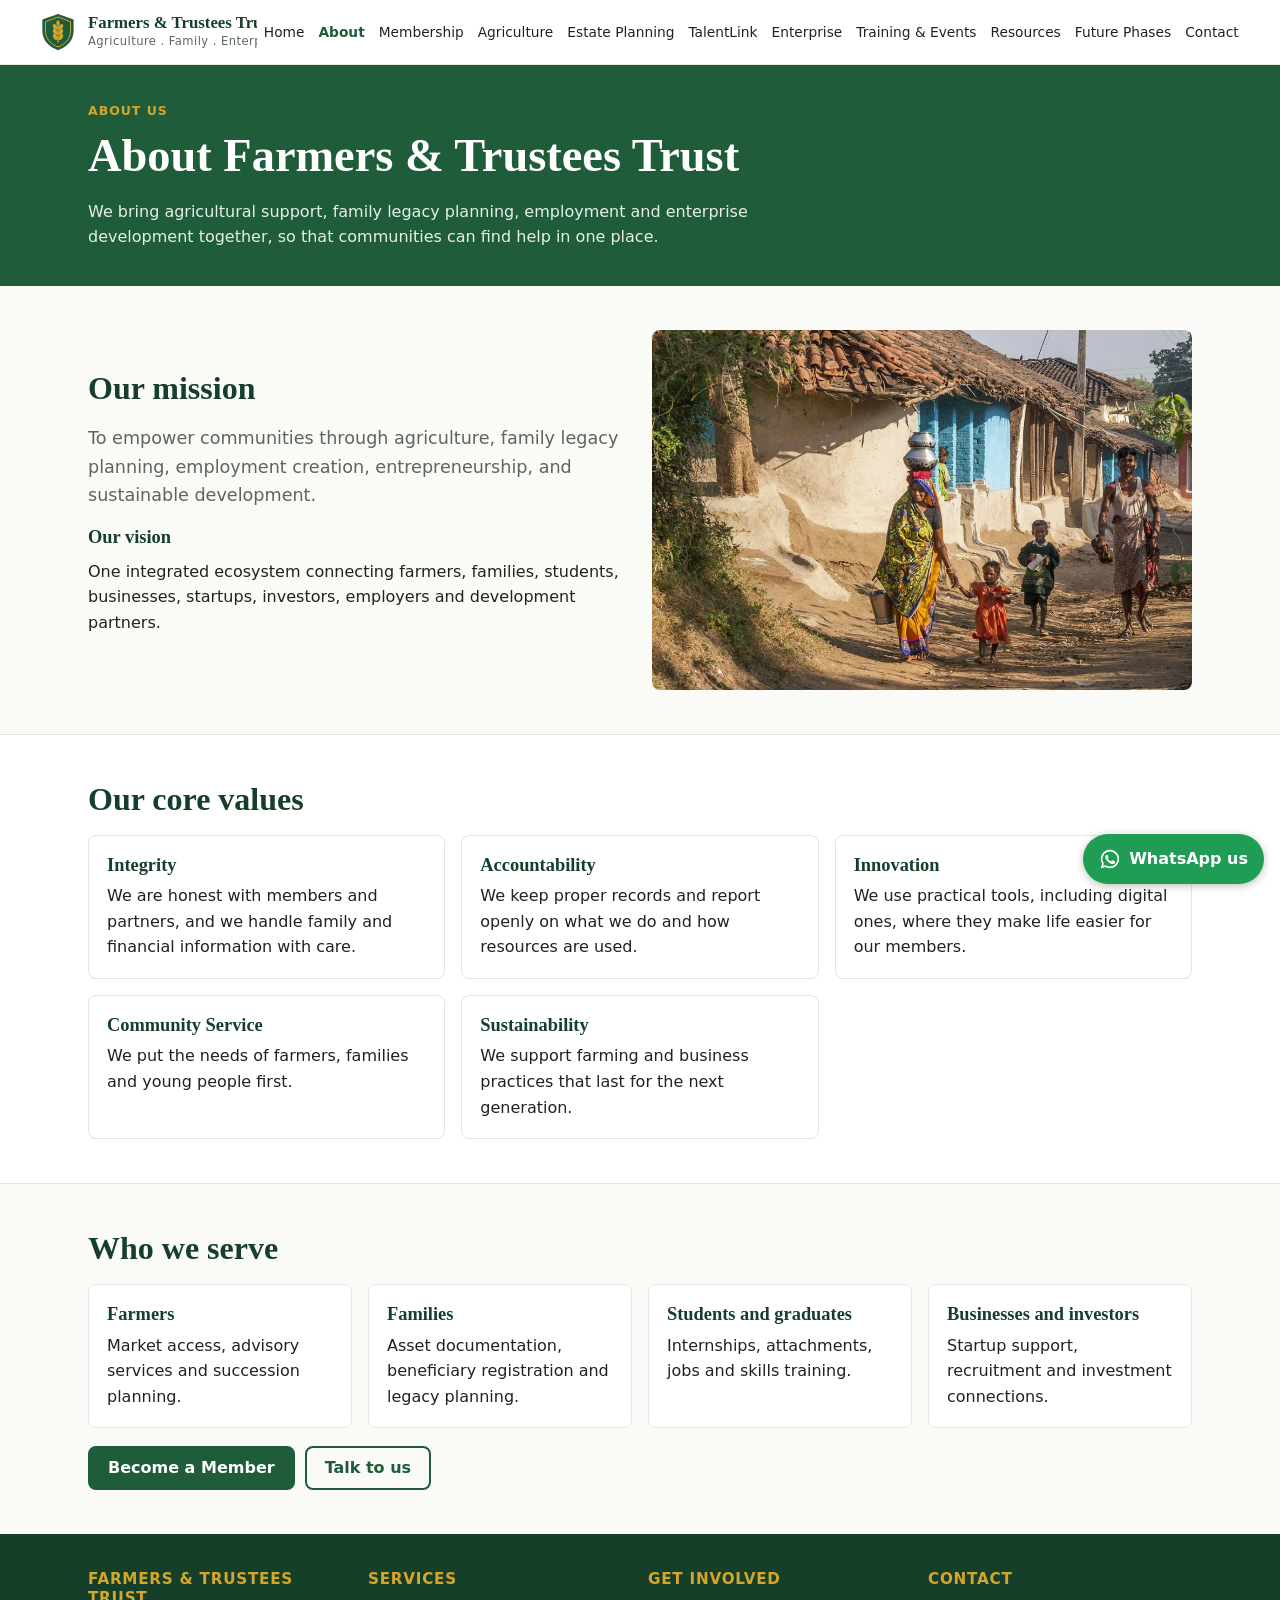
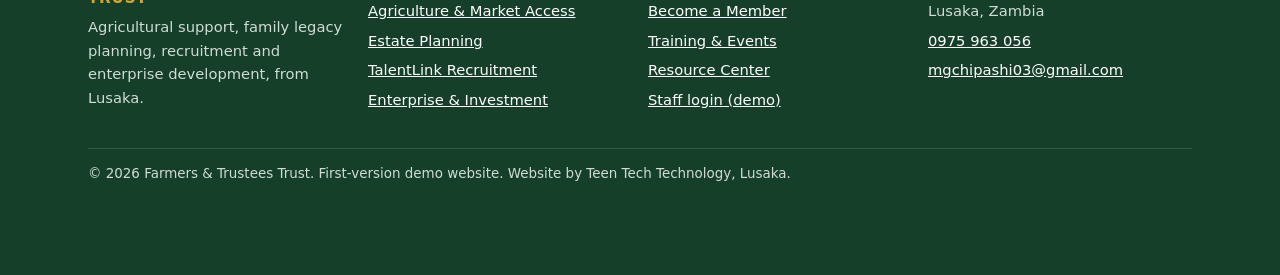
==== commit 06a3ba1a: "Revert "Visual redesign: new type, colour, hero, navigation, page headers and admin dashboard" This " ====
--- a/about.html
+++ b/about.html
@@ -5,41 +5,33 @@
 <meta name="viewport" content="width=device-width,initial-scale=1">
 <title>About Us | Farmers & Trustees Trust</title>
 <meta name="description" content="Our mission, values and the communities we serve in Zambia.">
-<meta name="theme-color" content="#0F3D2E">
-<link rel="icon" href="assets/img/favicon.svg" type="image/svg+xml">
-<link rel="icon" href="assets/img/favicon-32.png" sizes="32x32" type="image/png">
-<link rel="apple-touch-icon" href="assets/img/apple-touch-icon.png">
-<link rel="preconnect" href="https://fonts.googleapis.com">
-<link rel="preconnect" href="https://fonts.gstatic.com" crossorigin>
-<link rel="stylesheet" href="https://fonts.googleapis.com/css2?family=Fraunces:opsz,wght@9..144,300;9..144,400;9..144,500;9..144,600&family=Inter:wght@400;500;600&display=swap">
+<meta name="theme-color" content="#1f5c3a">
+<link rel="icon" href="assets/img/logo.svg" type="image/svg+xml">
 <link rel="stylesheet" href="assets/css/style.css">
 </head>
 <body>
 <main id="main">
-<div class="page-head"><div class="wrap"><span class="kicker">About us</span><h1>A trust built around land, family and work</h1><p>We bring agricultural support, family legacy planning, employment and enterprise development together, so that communities can find help in one place.</p></div></div>
-<section><div class="wrap split wide-r">
-<div class="frame"><img src="assets/img/community.jpg" alt="A woman carrying water with children walking beside her in a village" loading="lazy"></div>
-<div><span class="kicker">Our vision</span><h2>One integrated ecosystem</h2><p class="lead">Connecting farmers, families, students, businesses, startups, investors, employers and development partners.</p><p>Many families depend on the same land, the same small business or the same breadwinner. When a harvest fails to sell, a parent passes away without a plan, or a young person cannot find work, the whole household feels it. The Trust exists to make these services easier to reach, in one place and with people who understand local realities.</p></div>
-</div></section>
-<section class="band"><div class="wrap"><span class="kicker">Our mission</span><blockquote>To empower communities through agriculture, family legacy planning, employment creation, entrepreneurship, and sustainable development.</blockquote></div></section>
-<section><div class="wrap">
-<div class="sec-head split2"><div><span class="kicker">Core values</span><h2>What guides our work</h2></div><p class="lead">Five commitments that shape how we treat members, partners and the information they share with us.</p></div>
-<ol class="values">
-<li><h3>Integrity</h3><p>We are honest with members and partners, and we handle family and financial information with care.</p></li>
-<li><h3>Accountability</h3><p>We keep proper records and report openly on what we do and how resources are used.</p></li>
-<li><h3>Innovation</h3><p>We use practical tools, including digital ones, where they make life easier for our members.</p></li>
-<li><h3>Community Service</h3><p>We put the needs of farmers, families and young people first.</p></li>
-<li><h3>Sustainability</h3><p>We support farming and business practices that last for the next generation.</p></li>
-</ol></div></section>
-<section class="alt"><div class="wrap">
-<div class="sec-head"><span class="kicker">Who we serve</span><h2>Four groups, one membership</h2></div>
+<div class="page-head"><div class="wrap"><span class="kicker">About us</span><h1>About Farmers &amp; Trustees Trust</h1><p>We bring agricultural support, family legacy planning, employment and enterprise development together, so that communities can find help in one place.</p></div></div>
+<section><div class="wrap split">
+<div><h2>Our mission</h2><p class="lead">To empower communities through agriculture, family legacy planning, employment creation, entrepreneurship, and sustainable development.</p>
+<h3>Our vision</h3><p>One integrated ecosystem connecting farmers, families, students, businesses, startups, investors, employers and development partners.</p></div>
+<img src="assets/img/community.jpg" alt="A woman carrying water with children walking beside her in a village" loading="lazy"></div></section>
+<section class="alt"><div class="wrap"><h2>Our core values</h2>
+<div class="grid g3">
+<div class="card"><h3>Integrity</h3><p>We are honest with members and partners, and we handle family and financial information with care.</p></div>
+<div class="card"><h3>Accountability</h3><p>We keep proper records and report openly on what we do and how resources are used.</p></div>
+<div class="card"><h3>Innovation</h3><p>We use practical tools, including digital ones, where they make life easier for our members.</p></div>
+<div class="card"><h3>Community Service</h3><p>We put the needs of farmers, families and young people first.</p></div>
+<div class="card"><h3>Sustainability</h3><p>We support farming and business practices that last for the next generation.</p></div>
+</div></div></section>
+<section><div class="wrap"><h2>Who we serve</h2>
 <div class="grid g4">
-<div class="card quiet" style="border:0;border-top:2px solid var(--forest);border-radius:0;padding:var(--s3) 0 0"><i data-i="sprout"></i><h3 style="margin-top:12px">Farmers</h3><p class="muted">Market access, advisory services and succession planning.</p></div>
-<div class="card quiet" style="border:0;border-top:2px solid var(--forest);border-radius:0;padding:var(--s3) 0 0"><i data-i="shield"></i><h3 style="margin-top:12px">Families</h3><p class="muted">Asset documentation, beneficiary registration and legacy planning.</p></div>
-<div class="card quiet" style="border:0;border-top:2px solid var(--forest);border-radius:0;padding:var(--s3) 0 0"><i data-i="briefcase"></i><h3 style="margin-top:12px">Students and graduates</h3><p class="muted">Internships, attachments, jobs and skills training.</p></div>
-<div class="card quiet" style="border:0;border-top:2px solid var(--forest);border-radius:0;padding:var(--s3) 0 0"><i data-i="trend"></i><h3 style="margin-top:12px">Businesses and investors</h3><p class="muted">Startup support, recruitment and investment connections.</p></div>
+<div class="card"><h3>Farmers</h3><p>Market access, advisory services and succession planning.</p></div>
+<div class="card"><h3>Families</h3><p>Asset documentation, beneficiary registration and legacy planning.</p></div>
+<div class="card"><h3>Students and graduates</h3><p>Internships, attachments, jobs and skills training.</p></div>
+<div class="card"><h3>Businesses and investors</h3><p>Startup support, recruitment and investment connections.</p></div>
 </div>
-<div class="btns"><a class="btn" href="membership.html">Become a Member <i data-i="arrow"></i></a><a class="btn line" href="contact.html">Talk to us</a></div>
+<div class="btns"><a class="btn" href="membership.html">Become a Member</a><a class="btn line" href="contact.html">Talk to us</a></div>
 </div></section>
 
 </main>
--- a/assets/css/style.css
+++ b/assets/css/style.css
@@ -1,358 +1,125 @@
-/* Farmers & Trustees Trust . design system v2 */
-:root{
---forest:#0F3D2E;--forest-2:#16503D;--forest-3:#1E6A50;--forest-ink:#0A2A20;
---gold:#C9A227;--gold-d:#A8841A;--gold-l:#F3E9C8;
---cream:#F7F4EC;--cream-2:#EFEADD;--paper:#FFFFFF;
---ink:#1F2623;--ink-2:#47524C;--ink-3:#6E7872;--rule:#E3DDCD;--rule-2:#D6CFBC;
---s1:8px;--s2:16px;--s3:24px;--s4:32px;--s5:48px;--s6:64px;--s7:96px;
---r:4px;--r2:10px;
---serif:"Fraunces",Georgia,"Times New Roman",serif;--sans:"Inter",system-ui,-apple-system,"Segoe UI",Roboto,Arial,sans-serif;
---wrap:1200px}
+:root{--green:#1f5c3a;--green-d:#163f29;--green-l:#e8f1ea;--gold:#d4a62a;--gold-l:#fbf3dc;--ink:#1d2420;--muted:#5b665f;--line:#dfe5e0;--bg:#fafaf6;--r:8px}
 *{box-sizing:border-box}
-html{-webkit-text-size-adjust:100%;scroll-padding-top:96px}
-body{margin:0;font-family:var(--sans);font-size:16px;line-height:1.65;color:var(--ink);background:var(--cream);-webkit-font-smoothing:antialiased;text-rendering:optimizeLegibility}
+html{-webkit-text-size-adjust:100%}
+body{margin:0;font:16px/1.6 system-ui,-apple-system,"Segoe UI",Roboto,Arial,sans-serif;color:var(--ink);background:var(--bg)}
 img{max-width:100%;display:block}
-a{color:var(--forest-3);text-underline-offset:3px;text-decoration-thickness:1px}
-a:hover{color:var(--forest)}
-h1,h2,h3,h4{font-family:var(--serif);font-weight:500;color:var(--forest-ink);line-height:1.15;margin:0 0 var(--s2);letter-spacing:-.01em;font-variation-settings:"opsz" 96}
-h1{font-size:clamp(2.25rem,5.4vw,4rem);font-weight:400}
-h2{font-size:clamp(1.75rem,3.4vw,2.6rem);font-weight:400}
-h3{font-size:1.3rem}
-h4{font-family:var(--sans);font-size:1rem;font-weight:600;letter-spacing:0}
-p{margin:0 0 var(--s2)}
-strong,b{font-weight:600}
-.wrap{max-width:var(--wrap);margin:0 auto;padding:0 20px}
-@media(min-width:768px){.wrap{padding:0 32px}}
-.skip{position:absolute;left:-999px}.skip:focus{left:8px;top:8px;background:#fff;padding:8px;z-index:200}
-.ico{width:20px;height:20px;flex:none;stroke:currentColor;fill:none;stroke-width:1.6;stroke-linecap:round;stroke-linejoin:round;vertical-align:middle}
-.kicker{display:inline-flex;align-items:center;gap:10px;font-family:var(--sans);font-size:.75rem;font-weight:600;letter-spacing:.16em;text-transform:uppercase;color:var(--gold-d);margin-bottom:var(--s2)}
-.kicker:before{content:"";width:24px;height:1px;background:currentColor}
-.lead{font-size:1.15rem;line-height:1.7;color:var(--ink-2);max-width:640px}
-.muted{color:var(--ink-3)}
-.rule{height:1px;background:var(--rule);border:0;margin:var(--s4) 0}
-.goldrule{width:56px;height:2px;background:var(--gold);border:0;margin:0 0 var(--s3)}
-
-/* ---------- header ---------- */
-.topbar{background:var(--forest-ink);color:#C9D6CF;font-size:.8rem}
-.topbar .wrap{display:flex;justify-content:flex-end;gap:var(--s3);min-height:36px;align-items:center}
-.topbar a{color:#E8EFEA;text-decoration:none;display:inline-flex;gap:6px;align-items:center}.topbar a:hover{color:#fff}
-.topbar .ico{width:14px;height:14px}
-.topbar .loc{margin-right:auto;display:none}
-@media(min-width:768px){.topbar .loc{display:inline-flex;gap:6px;align-items:center}}
-@media(max-width:560px){.topbar .mail{display:none}}
-.site-header{background:rgba(255,255,255,.97);border-bottom:1px solid var(--rule);position:sticky;top:0;z-index:100;backdrop-filter:saturate(1.4) blur(6px)}
-.site-header .wrap{display:flex;align-items:center;gap:var(--s3);min-height:76px}
-.brand{display:flex;align-items:center;gap:12px;text-decoration:none;color:var(--forest-ink);margin-right:auto}
-.brand img{width:38px;height:44px}
-.brand .wm{white-space:nowrap;display:flex;flex-direction:column;line-height:1}
-.brand .wm b{font-family:var(--serif);font-weight:500;font-size:1.22rem;letter-spacing:-.01em}
-.brand .wm small{font-size:.64rem;letter-spacing:.22em;text-transform:uppercase;color:var(--gold-d);margin-top:5px;font-weight:600}
-.nav{display:none}
-.nav>ul{list-style:none;margin:0;padding:0;display:flex;align-items:center;gap:2px}
-.nav>ul>li{position:relative}
-.nav>ul>li>a,.nav>ul>li>button{display:flex;align-items:center;gap:4px;padding:10px 14px;font:500 .94rem var(--sans);color:var(--ink);text-decoration:none;background:none;border:0;cursor:pointer;border-radius:var(--r)}
-.nav>ul>li>a:hover,.nav>ul>li>button:hover{color:var(--forest)}
-.nav [aria-current=page],.nav .is-current>button{color:var(--forest);box-shadow:inset 0 -2px 0 var(--gold)}
-.nav .ico{width:15px;height:15px}
-.mega{position:absolute;left:50%;top:100%;transform:translateX(-50%);width:640px;background:#fff;border:1px solid var(--rule);border-top:2px solid var(--gold);padding:var(--s3);display:none;grid-template-columns:1fr 1fr;gap:4px;box-shadow:0 18px 40px -18px rgba(15,61,46,.25)}
-.has-mega:hover .mega,.has-mega:focus-within .mega,.has-mega.open .mega{display:grid}
-.mega a{display:flex;gap:14px;padding:14px;text-decoration:none;color:var(--ink);border-radius:var(--r)}
-.mega a:hover{background:var(--cream)}
-.mega a .ic{width:40px;height:40px;border:1px solid var(--rule);border-radius:50%;display:grid;place-items:center;color:var(--forest);flex:none}
-.mega a b{display:block;font-weight:600;color:var(--forest-ink);font-size:.95rem}
-.mega a span.d{display:block;font-size:.84rem;color:var(--ink-3);line-height:1.45;margin-top:2px}
-.site-header .hdr-cta{display:none}
-.burger{display:inline-flex;align-items:center;gap:8px;border:1px solid var(--rule-2);background:#fff;border-radius:var(--r);padding:10px 14px;font:500 .9rem var(--sans);cursor:pointer;color:var(--ink)}
-@media(min-width:1100px){.nav{display:block}.site-header .hdr-cta{display:inline-flex}.burger{display:none}}
-/* drawer */
-.drawer{position:fixed;inset:0;z-index:300;display:none}
-.drawer.open{display:block}
-.drawer .scrim{position:absolute;inset:0;background:rgba(10,42,32,.45)}
-.drawer .sheet{position:absolute;right:0;top:0;bottom:0;width:min(88vw,380px);background:var(--cream);display:flex;flex-direction:column;overflow-y:auto}
-.drawer .dh{display:flex;justify-content:space-between;align-items:center;padding:var(--s2) 20px;border-bottom:1px solid var(--rule);background:#fff}
-.drawer nav{padding:var(--s2) 20px}
-.drawer nav a{display:flex;justify-content:space-between;align-items:center;padding:14px 0;border-bottom:1px solid var(--rule);color:var(--ink);text-decoration:none;font-size:1.05rem}
-.drawer nav a[aria-current=page]{color:var(--forest);font-weight:600}
-.drawer .grp{font-size:.72rem;letter-spacing:.16em;text-transform:uppercase;color:var(--gold-d);font-weight:600;margin:var(--s3) 0 0}
-.drawer nav .sub a{padding-left:0;font-size:1rem}
-.drawer .df{margin-top:auto;padding:20px;border-top:1px solid var(--rule);background:#fff}
-.drawer .df .btn{width:100%;justify-content:center}
-body.locked{overflow:hidden}
-
-/* ---------- buttons ---------- */
-.btn{display:inline-flex;align-items:center;gap:10px;background:var(--forest);color:#fff;border:1px solid var(--forest);padding:13px 22px;border-radius:var(--r);text-decoration:none;font:600 .95rem/1.2 var(--sans);letter-spacing:.01em;cursor:pointer;transition:background-color .15s,color .15s,border-color .15s}
-.btn:hover{background:var(--forest-ink);color:#fff}
-.btn .ico{width:16px;height:16px}
-.btn.gold{background:var(--gold);border-color:var(--gold);color:var(--forest-ink)}.btn.gold:hover{background:#D8B23A;border-color:#D8B23A;color:var(--forest-ink)}
-.btn.line{background:transparent;color:var(--forest);border-color:var(--rule-2)}.btn.line:hover{border-color:var(--forest);background:transparent;color:var(--forest)}
-.btn.ghost{background:transparent;color:#fff;border-color:rgba(255,255,255,.55)}.btn.ghost:hover{background:rgba(255,255,255,.1);border-color:#fff}
-.btn.sm{padding:8px 14px;font-size:.85rem}
-.btn.link{background:none;border:0;padding:0;color:var(--forest);font-weight:600}.btn.link:hover{background:none;color:var(--forest-ink)}
-.btns{display:flex;flex-wrap:wrap;gap:12px;margin-top:var(--s3)}
-
-/* ---------- sections ---------- */
-section{padding:var(--s6) 0}
-@media(min-width:900px){section{padding:var(--s7) 0}}
-section.tight{padding:var(--s5) 0}
-.alt{background:var(--paper);border-top:1px solid var(--rule);border-bottom:1px solid var(--rule)}
-.sec-head{display:grid;gap:var(--s2);margin-bottom:var(--s5)}
-@media(min-width:900px){.sec-head.split2{grid-template-columns:1.1fr .9fr;align-items:end}.sec-head.split2 p{margin:0}}
-
+a{color:var(--green)}
+h1,h2,h3{line-height:1.25;margin:0 0 .5em;font-family:Georgia,"Times New Roman",serif;color:var(--green-d)}
+h1{font-size:clamp(1.9rem,5vw,2.9rem)}h2{font-size:clamp(1.45rem,3.4vw,2rem)}h3{font-size:1.15rem}
+p{margin:0 0 1em}
+.wrap{max-width:1140px;margin:0 auto;padding:0 18px}
+.skip{position:absolute;left:-999px}.skip:focus{left:8px;top:8px;background:#fff;padding:8px;z-index:99}
+/* header */
+.site-header{background:#fff;border-bottom:1px solid var(--line);position:sticky;top:0;z-index:50}
+.site-header .wrap{max-width:1240px;display:flex;align-items:center;justify-content:space-between;min-height:64px;gap:12px}
+.brand{display:flex;align-items:center;gap:10px;text-decoration:none;color:var(--green-d)}
+.brand img{width:40px;height:40px}
+.brand span{white-space:nowrap}.brand b{font-family:Georgia,serif;font-size:1.05rem;line-height:1.1;display:block}
+.brand small{display:block;color:var(--muted);font-size:.72rem;letter-spacing:.04em}
+.nav-toggle{display:inline-flex;align-items:center;gap:6px;border:1px solid var(--line);background:#fff;border-radius:var(--r);padding:8px 12px;font:inherit;cursor:pointer}
+.main-nav{display:none;position:absolute;left:0;right:0;top:64px;background:#fff;border-bottom:1px solid var(--line);padding:8px 18px 16px}
+.main-nav.open{display:block}
+.main-nav a{display:block;padding:10px 4px;text-decoration:none;color:var(--ink);border-bottom:1px solid #f0f2f0}
+.main-nav a[aria-current=page]{color:var(--green);font-weight:600}
+@media(min-width:1280px){.nav-toggle{display:none}.main-nav{display:flex;position:static;padding:0;border:0;gap:0;flex-wrap:nowrap;justify-content:flex-end}
+.main-nav a{border:0;padding:6px 7px;font-size:.86rem;white-space:nowrap;border-radius:6px}.main-nav a:hover{background:var(--green-l)}}
+/* buttons */
+.btn{display:inline-block;background:var(--green);color:#fff;border:2px solid var(--green);padding:10px 18px;border-radius:var(--r);text-decoration:none;font-family:inherit;font-size:1rem;font-weight:600;line-height:1.2;cursor:pointer}
+.btn:hover{background:var(--green-d)}
+.btn.gold{background:var(--gold);border-color:var(--gold);color:#1d1a0e}.btn.gold:hover{background:#c29620}
+.btn.line{background:transparent;color:var(--green)}.btn.line:hover{background:var(--green-l)}
+.btn.sm{padding:6px 12px;font-size:.9rem}
+.btns{display:flex;flex-wrap:wrap;gap:10px;margin-top:18px}
+/* sections */
+section{padding:44px 0}
+.alt{background:#fff;border-top:1px solid var(--line);border-bottom:1px solid var(--line)}
+.page-head{background:var(--green);color:#fff;padding:36px 0}
+.page-head h1{color:#fff;margin-bottom:.3em}.page-head p{max-width:720px;color:#e6efe8;margin:0}
+.kicker{display:block;font-size:.78rem;letter-spacing:.08em;text-transform:uppercase;color:var(--gold);font-weight:700;margin-bottom:6px}
+.lead{font-size:1.1rem;color:var(--muted);max-width:720px}
 /* hero */
-.hero{position:relative;min-height:86vh;min-height:min(86svh,820px);display:flex;align-items:flex-end;color:#fff;background:var(--forest-ink) url(../img/hero.jpg) center 40%/cover no-repeat;padding:0}
-.hero:before{content:"";position:absolute;inset:0;background:linear-gradient(180deg,rgba(10,42,32,.35) 0%,rgba(10,42,32,.25) 30%,rgba(10,42,32,.78) 72%,rgba(10,42,32,.92) 100%),linear-gradient(90deg,rgba(10,42,32,.55),rgba(10,42,32,0) 70%)}
-.hero .wrap{position:relative;width:100%;padding-top:var(--s7);padding-bottom:var(--s5)}
-.hero .kicker{color:var(--gold)}
-.hero h1{color:#fff;max-width:16ch;margin-bottom:var(--s3)}
-.hero p.sub{font-size:1.15rem;line-height:1.7;color:rgba(255,255,255,.86);max-width:560px;margin:0}
-.hero .credit{position:absolute;left:20px;right:90px;bottom:8px;line-height:1.3;font-size:.68rem;color:rgba(255,255,255,.55)}
-.strip{background:#fff;border-bottom:1px solid var(--rule)}
-.strip ul{list-style:none;margin:0;padding:0;display:grid;grid-template-columns:1fr 1fr}
-.strip li{border-right:1px solid var(--rule);border-bottom:1px solid var(--rule)}
-.strip li:nth-child(2n){border-right:0}
-.strip a{display:flex;align-items:center;gap:12px;padding:18px 16px;text-decoration:none;color:var(--ink);font-size:.9rem;font-weight:500;line-height:1.3;height:100%}
-.strip a .ico{color:var(--gold-d)}
-.strip a:hover{background:var(--cream);color:var(--forest)}
-@media(min-width:900px){.strip ul{grid-template-columns:repeat(6,1fr)}.strip li{border-bottom:0}.strip li:nth-child(2n){border-right:1px solid var(--rule)}.strip li:last-child{border-right:0}.strip a{flex-direction:column;align-items:flex-start;padding:24px 20px}}
-
-/* inner page header */
-.page-head{position:relative;color:#fff;background:var(--forest) center/cover no-repeat;padding:var(--s6) 0 var(--s5)}
-.page-head:before{content:"";position:absolute;inset:0;background:linear-gradient(90deg,rgba(10,42,32,.94) 0%,rgba(10,42,32,.82) 45%,rgba(10,42,32,.5) 100%)}
-.page-head.pattern{background-color:var(--forest);background-image:url("data:image/svg+xml,%3Csvg xmlns='http://www.w3.org/2000/svg' width='56' height='56' viewBox='0 0 56 56'%3E%3Cpath d='M28 4v48M28 16c-6 0-9-4-9-9 6 0 9 4 9 9zm0 0c6 0 9-4 9-9-6 0-9 4-9 9zm0 14c-6 0-9-4-9-9 6 0 9 4 9 9zm0 0c6 0 9-4 9-9-6 0-9 4-9 9z' fill='none' stroke='%23C9A227' stroke-opacity='.12'/%3E%3C/svg%3E");background-size:56px 56px}
-.page-head.pattern:before{background:linear-gradient(90deg,rgba(10,42,32,.4),rgba(10,42,32,0))}
-.page-head .wrap{position:relative}
-.page-head h1{color:#fff;font-size:clamp(2rem,4.6vw,3.25rem);max-width:20ch;margin-bottom:var(--s2)}
-.page-head p{max-width:620px;color:rgba(255,255,255,.84);font-size:1.08rem;margin:0}
-.page-head .kicker{color:var(--gold)}
-@media(min-width:900px){.page-head{padding:var(--s7) 0 var(--s6)}}
-.crumbs{display:flex;flex-wrap:wrap;gap:8px;align-items:center;font-size:.82rem;color:rgba(255,255,255,.7);margin-bottom:var(--s4);list-style:none;padding:0}
-.crumbs a{color:rgba(255,255,255,.85);text-decoration:none}.crumbs a:hover{color:#fff;text-decoration:underline}
-.crumbs li+li:before{content:"/";margin-right:8px;color:rgba(255,255,255,.4)}
-
-/* grids & generic cards */
-.grid{display:grid;gap:var(--s3)}
-@media(min-width:640px){.g2{grid-template-columns:repeat(2,1fr)}.g3{grid-template-columns:repeat(2,1fr)}.g4{grid-template-columns:repeat(2,1fr)}}
-@media(min-width:1000px){.g3{grid-template-columns:repeat(3,1fr)}.g4{grid-template-columns:repeat(4,1fr)}}
-.card{background:var(--paper);border:1px solid var(--rule);border-radius:var(--r);padding:var(--s3)}
-.card h3{font-size:1.2rem;margin-bottom:var(--s1)}
-.card p:last-child{margin-bottom:0}
-.card.quiet{background:transparent}
-.split{display:grid;gap:var(--s4);align-items:center}
-@media(min-width:900px){.split{grid-template-columns:1fr 1fr;gap:var(--s6)}.split.wide-l{grid-template-columns:1.2fr .8fr}.split.wide-r{grid-template-columns:.8fr 1.2fr}}
-.split>img,.frame img{width:100%;height:100%;max-height:520px;object-fit:cover;border-radius:var(--r)}
-.frame{position:relative}
-.frame:after{content:"";position:absolute;left:-12px;bottom:-12px;width:40%;height:40%;border-left:2px solid var(--gold);border-bottom:2px solid var(--gold);pointer-events:none}
-ul.ticks{list-style:none;padding:0;margin:0 0 var(--s2)}
-ul.ticks li{padding:8px 0 8px 30px;position:relative;border-bottom:1px solid var(--rule)}
-ul.ticks li:last-child{border-bottom:0}
-ul.ticks li:before{content:"";position:absolute;left:2px;top:15px;width:12px;height:7px;border-left:1.6px solid var(--gold-d);border-bottom:1.6px solid var(--gold-d);transform:rotate(-45deg)}
-.tag{display:inline-flex;align-items:center;gap:6px;border:1px solid var(--rule-2);color:var(--ink-2);font-size:.72rem;padding:3px 10px;border-radius:999px;font-weight:600;letter-spacing:.04em;text-transform:uppercase;background:#fff;white-space:nowrap}
-.tag.gold{border-color:#E4D39A;background:var(--gold-l);color:#6E560F}
-.note{background:#FBF7EA;border:1px solid #EADFB9;border-left:3px solid var(--gold);padding:12px 16px;border-radius:var(--r);font-size:.9rem;color:var(--ink-2);margin:0 0 var(--s3)}
-
-/* editorial service rows (home) */
-.svc{display:grid;gap:var(--s4);padding:var(--s5) 0;border-top:1px solid var(--rule);align-items:center}
-.svc:first-of-type{border-top:0;padding-top:0}
-.svc .img{aspect-ratio:4/3;overflow:hidden;border-radius:var(--r)}
-.svc .img img{width:100%;height:100%;object-fit:cover;transition:transform .5s}
-.svc:hover .img img{transform:scale(1.02)}
-.svc .num{font-family:var(--serif);font-size:.95rem;color:var(--gold-d);display:block;margin-bottom:var(--s1)}
-.svc h3{font-size:clamp(1.5rem,2.6vw,2rem);font-weight:400}
-.svc ul{list-style:none;padding:0;margin:var(--s3) 0;display:grid;gap:0;border-top:1px solid var(--rule)}
-.svc ul li{border-bottom:1px solid var(--rule)}
-.svc ul a{display:flex;justify-content:space-between;align-items:center;padding:12px 0;text-decoration:none;color:var(--ink)}
-.svc ul a:hover{color:var(--forest)}
-.svc ul a .ico{width:16px;height:16px;color:var(--gold-d)}
-@media(min-width:900px){.svc{grid-template-columns:1fr 1fr;gap:var(--s6)}.svc.flip .img{order:2}}
-
-/* mission band */
-.band{background:var(--forest);color:#fff;position:relative;overflow:hidden}
-.band blockquote{margin:0;font-family:var(--serif);font-weight:300;font-size:clamp(1.6rem,3.6vw,2.75rem);line-height:1.3;max-width:22ch;color:#fff;letter-spacing:-.01em}
-
-.band .who{margin-top:var(--s4);font-size:.8rem;letter-spacing:.16em;text-transform:uppercase;color:var(--gold)}
-.band p{color:rgba(255,255,255,.8)}
-.band h2,.band h3{color:#fff}
-.band .wrap{position:relative}
-.band:after{content:"";position:absolute;right:-60px;top:50%;transform:translateY(-50%);width:420px;height:480px;background:url(../img/logo.svg) center/contain no-repeat;opacity:.06;filter:grayscale(1) brightness(3)}
-
-/* numbered steps */
-.steps{list-style:none;margin:0;padding:0;display:grid;gap:0;counter-reset:s}
-.steps li{counter-increment:s;padding:var(--s3) 0;border-top:1px solid var(--rule);display:grid;grid-template-columns:56px 1fr;gap:var(--s2)}
-.steps li:before{content:"0" counter(s);font-family:var(--serif);font-size:1.75rem;color:var(--gold-d);line-height:1}
-.steps h4{margin:0 0 4px}.steps p{margin:0;color:var(--ink-2)}
-@media(min-width:900px){.steps{grid-template-columns:repeat(4,1fr);gap:var(--s4)}.steps li{grid-template-columns:1fr;border-top:2px solid var(--forest);padding-top:var(--s3)}}
-
-/* event list */
-.ev-list{list-style:none;margin:0;padding:0;border-top:1px solid var(--rule)}
-.ev-list li{display:grid;grid-template-columns:72px 1fr;gap:var(--s3);padding:var(--s3) 0;border-bottom:1px solid var(--rule);align-items:start}
-.ev-date{border:1px solid var(--rule-2);border-radius:var(--r);text-align:center;padding:8px 0;background:#fff;line-height:1.1}
-.ev-date b{display:block;font-family:var(--serif);font-size:1.6rem;font-weight:500;color:var(--forest)}
-.ev-date span{font-size:.7rem;letter-spacing:.14em;text-transform:uppercase;color:var(--ink-3)}
-.ev-list h4{margin:4px 0 4px;font-family:var(--serif);font-weight:500;font-size:1.15rem}
-.ev-list .meta{font-size:.88rem;color:var(--ink-3)}
-@media(min-width:768px){.ev-list li.act{grid-template-columns:72px 1fr auto;align-items:center}}
-
-/* membership comparison */
-.tiers{display:grid;gap:0;border:1px solid var(--rule);border-radius:var(--r);background:#fff;overflow:hidden}
-.tier{padding:var(--s3);border-bottom:1px solid var(--rule);display:flex;flex-direction:column;gap:var(--s1);position:relative}
-.tier:last-child{border-bottom:0}
-.tier h3{font-size:1.3rem;margin:0}
-.tier .for{font-size:.92rem;color:var(--ink-2);margin:0}
-.tier ul{list-style:none;padding:0;margin:var(--s1) 0 var(--s2);font-size:.9rem}
-.tier ul li{padding:5px 0 5px 22px;position:relative;color:var(--ink-2)}
-.tier ul li:before{content:"";position:absolute;left:2px;top:12px;width:9px;height:5px;border-left:1.5px solid var(--gold-d);border-bottom:1.5px solid var(--gold-d);transform:rotate(-45deg)}
-.tier .fee{margin-top:auto;padding-top:var(--s2);border-top:1px solid var(--rule);font-size:.85rem;color:var(--ink-3);display:flex;justify-content:space-between;align-items:center;gap:8px}
-.tier .fee b{color:var(--ink);font-weight:600}
-.tier.feat{background:var(--forest);color:#fff}
-.tier.feat h3,.tier.feat .fee b{color:#fff}.tier.feat .for,.tier.feat ul li{color:rgba(255,255,255,.82)}.tier.feat .fee{border-color:rgba(255,255,255,.18);color:rgba(255,255,255,.7)}
-.tier.feat ul li:before{border-color:var(--gold)}
-.tier .flag{position:absolute;top:var(--s3);right:var(--s3);font-size:.68rem;letter-spacing:.14em;text-transform:uppercase;color:var(--gold);font-weight:600}
-@media(min-width:700px){.tiers{grid-template-columns:repeat(2,1fr)}.tier{border-right:1px solid var(--rule)}.tier:nth-child(2n){border-right:0}.tier:nth-last-child(-n+2){border-bottom:0}}
-@media(min-width:1100px){.tiers{grid-template-columns:repeat(3,1fr)}.tier:nth-child(2n){border-right:1px solid var(--rule)}.tier:nth-child(3n){border-right:0}.tier{border-bottom:1px solid var(--rule)}.tier:nth-last-child(-n+3){border-bottom:0}}
-
-/* values list */
-.values{list-style:none;margin:0;padding:0;counter-reset:v;border-top:1px solid var(--rule)}
-.values li{counter-increment:v;display:grid;grid-template-columns:48px 1fr;gap:var(--s2);padding:var(--s3) 0;border-bottom:1px solid var(--rule)}
-.values li:before{content:counter(v,upper-roman);font-family:var(--serif);color:var(--gold-d);font-size:1.1rem}
-.values h3{margin:0 0 4px;font-size:1.35rem}.values p{margin:0;color:var(--ink-2)}
-@media(min-width:900px){.values li{grid-template-columns:64px 280px 1fr;align-items:baseline}}
-
-/* sub navigation (tabs) */
-.tabs{display:flex;gap:0;margin:0 0 var(--s5);overflow-x:auto;border-bottom:1px solid var(--rule);scrollbar-width:none;-webkit-overflow-scrolling:touch}
-.tabs::-webkit-scrollbar{display:none}
-.tabs button{flex:none;border:0;background:none;padding:14px 18px;font:500 .92rem var(--sans);color:var(--ink-2);cursor:pointer;border-bottom:2px solid transparent;margin-bottom:-1px;white-space:nowrap}
-.tabs button:hover{color:var(--forest)}
-.tabs button.on{color:var(--forest);border-bottom-color:var(--gold);font-weight:600}
-.subnav{position:sticky;top:76px;z-index:40;background:var(--cream);margin-top:calc(-1 * var(--s6));padding-top:var(--s2)}
+.hero{background:var(--green-d);color:#fff;padding:0}
+.hero .wrap{display:grid;gap:0}
+.hero-text{padding:40px 0 32px}
+.hero h1{color:#fff}.hero p{color:#dce8df;font-size:1.08rem;max-width:560px}
+.hero-img{margin:0 -18px}
+.hero-img img{width:100%;height:280px;object-fit:cover;object-position:center 30%}
+@media(min-width:860px){.hero .wrap{grid-template-columns:1.15fr .85fr;align-items:stretch}.hero-text{padding:72px 40px 72px 0}.hero-img{margin:0}.hero-img{padding:40px 0}.hero-img img{height:100%;min-height:420px;max-height:520px;border-radius:var(--r)}}
+/* grids, cards */
+.grid{display:grid;gap:16px}
+@media(min-width:640px){.g2{grid-template-columns:repeat(2,1fr)}.g3{grid-template-columns:repeat(2,1fr)}}
+@media(min-width:960px){.g3{grid-template-columns:repeat(3,1fr)}.g4{grid-template-columns:repeat(4,1fr)}}
+@media(min-width:640px) and (max-width:959px){.g4{grid-template-columns:repeat(2,1fr)}}
+.card{background:#fff;border:1px solid var(--line);border-radius:var(--r);padding:18px}
+.card h3{margin-bottom:.35em}.card p:last-child{margin-bottom:0}
+.card.photo{padding:0;overflow:hidden}.card.photo img{height:170px;width:100%;object-fit:cover}.card.photo .in{padding:16px 18px}
+.split{display:grid;gap:24px;align-items:center}
+@media(min-width:860px){.split{grid-template-columns:1fr 1fr}}
+.split img{border-radius:var(--r);width:100%;max-height:380px;object-fit:cover}
+ul.ticks{list-style:none;padding:0;margin:0 0 1em}ul.ticks li{padding:4px 0 4px 26px;position:relative}
+ul.ticks li:before{content:"";position:absolute;left:4px;top:12px;width:10px;height:6px;border-left:2px solid var(--green);border-bottom:2px solid var(--green);transform:rotate(-45deg)}
+.tag{display:inline-block;background:var(--green-l);color:var(--green-d);font-size:.78rem;padding:2px 8px;border-radius:20px;font-weight:600}
+.tag.gold{background:var(--gold-l);color:#7a5c0b}
+.note{background:var(--gold-l);border-left:4px solid var(--gold);padding:10px 14px;border-radius:4px;font-size:.92rem;margin:0 0 16px}
+.muted{color:var(--muted)}
+/* tabs */
+.tabs{display:flex;flex-wrap:wrap;gap:6px;margin-bottom:18px}
+.tabs button{border:1px solid var(--line);background:#fff;padding:8px 14px;border-radius:20px;font:inherit;font-size:.92rem;cursor:pointer}
+.tabs button.on{background:var(--green);color:#fff;border-color:var(--green)}
 .panel{display:none}.panel.on{display:block}
-.panel>h2:first-child{margin-bottom:var(--s3)}
-
 /* forms */
-form.f{background:var(--paper);border:1px solid var(--rule);border-radius:var(--r);padding:var(--s3)}
-@media(min-width:768px){form.f{padding:var(--s4) var(--s5)}}
-form.f>h3:first-child,form.f>.fh{font-size:1.5rem;font-weight:400;margin-bottom:var(--s1)}
-form.f>h3:first-child:after{content:"";display:block;width:40px;height:2px;background:var(--gold);margin:var(--s2) 0 var(--s3)}
-fieldset{border:0;padding:0;margin:0 0 var(--s4)}
-fieldset+fieldset{padding-top:var(--s4);border-top:1px solid var(--rule)}
-legend{display:flex;align-items:center;gap:12px;font-family:var(--sans);font-weight:600;font-size:.8rem;letter-spacing:.14em;text-transform:uppercase;color:var(--forest);margin-bottom:var(--s3);padding:0}
-legend i{font-style:normal;width:26px;height:26px;border:1px solid var(--gold);border-radius:50%;display:grid;place-items:center;font-family:var(--serif);letter-spacing:0;color:var(--gold-d);font-size:.85rem}
-.fr{display:grid;gap:0 var(--s3)}
-@media(min-width:640px){.fr.c2{grid-template-columns:1fr 1fr}.fr.c3{grid-template-columns:1fr 1fr 1fr}}
-label{display:block;font-weight:500;font-size:.86rem;margin-bottom:6px;color:var(--ink)}
-label .opt{font-weight:400;color:var(--ink-3);font-size:.8rem}
-input,select,textarea{width:100%;font:400 1rem/1.4 var(--sans);padding:12px 14px;border:1px solid var(--rule-2);border-radius:var(--r);background:#FDFCF8;color:var(--ink);transition:border-color .15s,box-shadow .15s;min-height:48px}
-input[type=file]{padding:10px;background:#fff}
-select{appearance:none;background-image:url("data:image/svg+xml,%3Csvg xmlns='http://www.w3.org/2000/svg' width='12' height='8' viewBox='0 0 12 8'%3E%3Cpath d='M1 1l5 5 5-5' fill='none' stroke='%2347524C' stroke-width='1.5'/%3E%3C/svg%3E");background-repeat:no-repeat;background-position:right 14px center;padding-right:38px}
-input:hover,select:hover,textarea:hover{border-color:#B9B19A}
-input:focus,select:focus,textarea:focus{outline:0;border-color:var(--forest);box-shadow:0 0 0 3px rgba(201,162,39,.25);background:#fff}
-textarea{min-height:120px;resize:vertical}
-.field{margin-bottom:var(--s3)}
-.field .err{display:none;color:#9B2C1F;font-size:.82rem;margin-top:6px}
-.field.bad input,.field.bad select,.field.bad textarea{border-color:#B4483A;background:#FFF8F6}
+form.f{background:#fff;border:1px solid var(--line);border-radius:var(--r);padding:20px}
+.fr{display:grid;gap:14px}@media(min-width:640px){.fr.c2{grid-template-columns:1fr 1fr}.fr.c3{grid-template-columns:1fr 1fr 1fr}}
+label{display:block;font-weight:600;font-size:.92rem;margin-bottom:4px}
+label .opt{font-weight:400;color:var(--muted)}
+input,select,textarea{width:100%;font:inherit;padding:10px 12px;border:1px solid #c8d1ca;border-radius:6px;background:#fff;color:var(--ink)}
+input:focus,select:focus,textarea:focus{outline:2px solid var(--gold);outline-offset:1px;border-color:var(--green)}
+textarea{min-height:96px}
+.field{margin-bottom:14px}
+.field .err{display:none;color:#a3261b;font-size:.85rem;margin-top:3px}
+.field.bad input,.field.bad select,.field.bad textarea{border-color:#a3261b}
 .field.bad .err{display:block}
-.check{display:flex;gap:10px;align-items:flex-start;font-weight:400;font-size:.92rem;color:var(--ink-2);cursor:pointer}
-.check input{width:18px;height:18px;min-height:0;margin:3px 0 0;accent-color:var(--forest);flex:none}
-.rows .row{display:grid;gap:12px;grid-template-columns:1fr;padding:var(--s2);border:1px solid var(--rule);background:var(--cream);border-radius:var(--r);margin-bottom:12px}
-@media(min-width:760px){.rows .row{grid-template-columns:repeat(4,1fr) auto;align-items:end}}
-.rows .row label{font-size:.78rem;color:var(--ink-2)}
-.rm{background:#fff;border:1px solid var(--rule-2);color:#9B2C1F;border-radius:var(--r);padding:0 12px;cursor:pointer;font:500 .85rem var(--sans);min-height:48px}
-.rm:hover{border-color:#B4483A}
-.confirm{display:none;background:#fff;border:1px solid var(--rule);border-left:3px solid var(--forest);border-radius:var(--r);padding:var(--s3);margin-top:var(--s2)}
+.check{display:flex;gap:8px;align-items:flex-start;font-weight:400}.check input{width:auto;margin-top:5px}
+.rows .row{display:grid;gap:8px;grid-template-columns:1fr;padding:12px;border:1px dashed #c8d1ca;border-radius:6px;margin-bottom:10px;position:relative}
+@media(min-width:640px){.rows .row{grid-template-columns:repeat(4,1fr) auto;align-items:end}}
+.rows .row label{font-size:.82rem}
+.rm{background:none;border:1px solid #d9b4ae;color:#a3261b;border-radius:6px;padding:8px 10px;cursor:pointer;font:inherit;font-size:.85rem}
+.confirm{display:none;background:var(--green-l);border:1px solid #b9d4c0;border-radius:var(--r);padding:16px;margin-top:14px}
 .confirm.on{display:block}
-.confirm strong{color:var(--forest-ink);font-family:var(--serif);font-weight:500;font-size:1.15rem}
-.aside{position:sticky;top:150px}
-.aside h3{font-size:1.25rem}
-
+.confirm strong{color:var(--green-d)}
 /* tables */
-.tbl{width:100%;border-collapse:collapse;background:#fff;font-size:.9rem}
-.tbl th,.tbl td{padding:12px 14px;border-bottom:1px solid var(--rule);text-align:left;vertical-align:top}
-.tbl th{font-size:.72rem;text-transform:uppercase;letter-spacing:.1em;color:var(--ink-3);font-weight:600;background:#FBFAF5;white-space:nowrap}
-.tbl tr:last-child td{border-bottom:0}
-.tbl tbody tr:hover td{background:#FCFBF7}
-.tbl select{min-height:36px;padding:6px 32px 6px 10px;font-size:.85rem}
-.scroll{overflow-x:auto;border:1px solid var(--rule);border-radius:var(--r);background:#fff}
-
+.tbl{width:100%;border-collapse:collapse;background:#fff;font-size:.92rem}
+.tbl th,.tbl td{padding:9px 10px;border-bottom:1px solid var(--line);text-align:left;vertical-align:top}
+.tbl th{background:var(--green-l);color:var(--green-d);font-size:.82rem;text-transform:uppercase;letter-spacing:.03em}
+.scroll{overflow-x:auto;border:1px solid var(--line);border-radius:var(--r)}
 /* listings */
 .listing{display:flex;flex-direction:column;gap:6px}
-.listing .top{display:flex;justify-content:space-between;gap:8px;align-items:center}
-.listing h3{font-size:1.2rem}
-.listing .btn{align-self:flex-start;margin-top:auto}
-.price{font-family:var(--serif);font-size:1.25rem;color:var(--forest)}
-.filters{display:flex;flex-wrap:wrap;gap:8px;margin-bottom:var(--s3)}
-.filters button{border:1px solid var(--rule-2);background:#fff;padding:8px 16px;border-radius:999px;cursor:pointer;font:500 .86rem var(--sans);color:var(--ink-2)}
-.filters button:hover{border-color:var(--forest)}
-.filters button.on{background:var(--forest);border-color:var(--forest);color:#fff}
-
+.listing .top{display:flex;justify-content:space-between;gap:8px;align-items:baseline}
+.price{font-weight:700;color:var(--green-d)}
+.filters{display:flex;flex-wrap:wrap;gap:6px;margin-bottom:14px}
+.filters button{border:1px solid var(--line);background:#fff;padding:6px 12px;border-radius:20px;cursor:pointer;font:inherit;font-size:.9rem}
+.filters button.on{background:var(--gold);border-color:var(--gold)}
 /* roadmap */
-.phase{border-top:2px solid var(--forest);padding-top:var(--s3)}
-.phase .card{background:transparent;border:0;border-bottom:1px solid var(--rule);border-radius:0;padding:var(--s2) 0}
-
-/* resources */
-.doc{display:grid;grid-template-columns:48px 1fr;gap:var(--s2);padding:var(--s3) 0;border-bottom:1px solid var(--rule);align-items:start}
-.doc .ic{width:48px;height:56px;border:1px solid var(--rule-2);background:#fff;border-radius:2px;display:grid;place-items:center;color:var(--forest);position:relative}
-.doc h3{margin:0 0 4px;font-size:1.25rem}.doc p{margin:0 0 var(--s2);color:var(--ink-2)}
-@media(min-width:900px){.doc{grid-template-columns:56px 1fr auto;align-items:center}.doc p{margin:0}.doc .acts{display:flex;gap:8px}}
-
+.phase{border-left:4px solid var(--gold);padding-left:16px}
 /* footer */
-.site-footer{background:var(--forest-ink);color:#B9C7BF;padding:var(--s6) 0 var(--s4);font-size:.9rem}
-.site-footer a{color:#E4ECE7;text-decoration:none}.site-footer a:hover{color:#fff;text-decoration:underline}
-.site-footer h4{color:#fff;font-family:var(--sans);font-size:.74rem;letter-spacing:.16em;text-transform:uppercase;margin-bottom:var(--s2);font-weight:600}
-.site-footer ul{list-style:none;padding:0;margin:0}.site-footer li{padding:5px 0}
-.fgrid{display:grid;gap:var(--s4)}
-@media(min-width:700px){.fgrid{grid-template-columns:1fr 1fr}}
-@media(min-width:1000px){.fgrid{grid-template-columns:1.6fr 1fr 1fr 1fr 1.2fr}}
-.fbrand .brand{color:#fff;margin-bottom:var(--s2)}.fbrand .brand .wm b{color:#fff}
-.fbrand p{max-width:320px}
-.fcontact li{display:flex;gap:10px;align-items:flex-start}.fcontact .ico{width:16px;height:16px;margin-top:4px;color:var(--gold)}
-.fcta{border-top:1px solid rgba(255,255,255,.1);border-bottom:1px solid rgba(255,255,255,.1);padding:var(--s4) 0;margin-bottom:var(--s5);display:flex;flex-wrap:wrap;gap:var(--s3);justify-content:space-between;align-items:center}
-.fcta h3{color:#fff;margin:0;font-weight:400;font-size:1.6rem}
-.foot-bottom{border-top:1px solid rgba(255,255,255,.1);margin-top:var(--s5);padding-top:var(--s3);font-size:.8rem;display:flex;flex-wrap:wrap;gap:8px 24px;justify-content:space-between;color:#8FA399}
-.foot-bottom a{color:#B9C7BF}
-
+.site-footer{background:var(--green-d);color:#cfdcd3;padding:36px 0 90px;font-size:.92rem}
+.site-footer a{color:#fff}
+.site-footer h3{color:var(--gold);font-family:inherit;font-size:.95rem;text-transform:uppercase;letter-spacing:.05em}
+.site-footer ul{list-style:none;padding:0;margin:0}.site-footer li{padding:3px 0}
+.foot-bottom{border-top:1px solid #2c5a40;margin-top:24px;padding-top:14px;font-size:.84rem}
 /* whatsapp */
-.wa-float{position:fixed;right:20px;bottom:20px;z-index:90;background:#1F8F52;color:#fff;border-radius:999px;width:52px;height:52px;display:grid;place-items:center;text-decoration:none;box-shadow:0 6px 18px -6px rgba(0,0,0,.35)}
-.wa-float:hover{background:#187444;color:#fff}
-.wa-float svg{width:24px;height:24px}
-
-/* dashboard bits */
-.stat{background:#fff;border:1px solid var(--rule);border-radius:var(--r);padding:var(--s3)}
-.stat b{display:block;font-family:var(--serif);font-weight:400;font-size:2.2rem;line-height:1;color:var(--forest-ink);margin-bottom:8px}
-.stat span{font-size:.82rem;color:var(--ink-3)}
-.bars .bar{display:grid;grid-template-columns:minmax(90px,150px) 1fr 32px;gap:12px;align-items:center;margin:10px 0;font-size:.86rem;color:var(--ink-2)}
-.bars .track{background:var(--cream-2);height:8px;border-radius:4px;overflow:hidden}.bars .fill{background:var(--forest-3);height:100%;border-radius:4px}
-.bars .bar b{text-align:right;color:var(--ink)}
-.member-card{border:1px solid var(--rule);border-top:3px solid var(--gold);border-radius:var(--r);padding:var(--s4);background:#fff}
-.member-no{font-family:ui-monospace,"SFMono-Regular",Consolas,monospace;font-size:1.35rem;color:var(--forest);font-weight:600;letter-spacing:.04em}
-.toast{position:fixed;left:50%;bottom:88px;transform:translateX(-50%);background:var(--forest-ink);color:#fff;padding:12px 18px;border-radius:var(--r);z-index:400;display:none;font-size:.9rem}
+.wa-float{position:fixed;right:16px;bottom:16px;z-index:60;background:#1f9d55;color:#fff;border-radius:28px;padding:12px 16px;display:flex;gap:8px;align-items:center;text-decoration:none;font-weight:600;box-shadow:0 2px 8px rgba(0,0,0,.25)}
+.wa-float svg{width:22px;height:22px}
+@media(max-width:480px){.wa-float span{display:none}.wa-float{padding:13px}}
+/* dashboard */
+.stat{background:#fff;border:1px solid var(--line);border-radius:var(--r);padding:14px}
+.stat b{display:block;font-size:1.6rem;color:var(--green-d)}
+.bars .bar{display:grid;grid-template-columns:140px 1fr 40px;gap:8px;align-items:center;margin:6px 0;font-size:.9rem}
+.bars .track{background:var(--green-l);height:14px;border-radius:7px;overflow:hidden}.bars .fill{background:var(--green);height:100%}
+.bars .bar:nth-child(even) .fill{background:var(--gold)}
+.member-card{border:2px solid var(--gold);border-radius:var(--r);padding:18px;background:#fff}
+.member-no{font-family:ui-monospace,Consolas,monospace;font-size:1.3rem;color:var(--green-d);font-weight:700}
+.toast{position:fixed;left:50%;bottom:80px;transform:translateX(-50%);background:var(--ink);color:#fff;padding:10px 16px;border-radius:6px;z-index:80;display:none}
 .toast.on{display:block}
-iframe.map{width:100%;height:360px;border:0;border-radius:var(--r);filter:grayscale(.3)}
-
-/* admin shell */
-body.is-admin{background:#F4F2EA}
-body.is-admin .site-footer,body.is-admin .wa-float,body.is-admin .topbar{display:none}
-.adm{display:grid;grid-template-columns:minmax(0,1fr);min-height:calc(100vh - 77px)}
-.adm-side{min-width:0;background:var(--forest-ink);color:#C9D6CF;padding:var(--s3) var(--s2)}
-.adm-side .lbl{font-size:.68rem;letter-spacing:.16em;text-transform:uppercase;color:#7F968A;margin:var(--s2) 12px var(--s1)}
-.adm-side .tabs{flex-direction:row;border:0;margin:0}
-.adm-side .tabs button{color:#C9D6CF;border:0;border-radius:var(--r);padding:10px 12px;display:flex;gap:12px;align-items:center;font-size:.9rem;text-align:left}
-.adm-side .tabs button .ico{width:17px;height:17px;opacity:.8}
-.adm-side .tabs button:hover{background:rgba(255,255,255,.06);color:#fff}
-.adm-side .tabs button.on{background:rgba(201,162,39,.14);color:#fff;box-shadow:inset 2px 0 0 var(--gold)}
-.adm-main{padding:var(--s3) 20px var(--s6);min-width:0}
-.adm-top{display:flex;flex-wrap:wrap;gap:var(--s2);justify-content:space-between;align-items:center;margin-bottom:var(--s4);padding-bottom:var(--s3);border-bottom:1px solid var(--rule)}
-.adm-top h1{font-size:1.9rem;margin:0}
-.adm-main .panel h2{font-size:1.5rem}
-.adm-main .panel h3{font-size:1.1rem;font-family:var(--sans);font-weight:600}
-.demo-pill{display:inline-flex;gap:6px;align-items:center;font-size:.72rem;letter-spacing:.1em;text-transform:uppercase;font-weight:600;color:#6E560F;background:var(--gold-l);border:1px solid #E4D39A;border-radius:999px;padding:3px 10px}
-@media(min-width:1000px){.adm{grid-template-columns:248px 1fr}.adm-side{padding:var(--s4) var(--s2)}.adm-side .tabs{flex-direction:column;overflow:visible}.adm-main{padding:var(--s4) var(--s5) var(--s6)}}
-.gate{min-height:calc(100vh - 77px);display:grid;place-items:center;padding:var(--s5) 20px;background:var(--forest) url(../img/hero.jpg) center/cover;position:relative}
-.gate:before{content:"";position:absolute;inset:0;background:rgba(10,42,32,.82)}
-.gate form{position:relative;width:100%;max-width:420px}
-
-@media print{.site-header,.site-footer,.wa-float,.no-print,.topbar{display:none!important}}
-section .wrap>.tabs{position:sticky;top:76px;z-index:30;background:var(--cream)}
-.alt .wrap>.tabs{background:#fff}
-
-[hidden]{display:none!important}
-@media(max-width:420px){.brand .wm b{font-size:1.02rem}.brand img{width:32px;height:37px}.burger{padding:9px 11px}.site-header .wrap{gap:12px}}
-.drawer .dh .brand{min-width:0;overflow:hidden}.drawer .dh .brand .wm b{font-size:1rem}.drawer .dh .burger{padding:9px 10px;flex:none}
+iframe.map{width:100%;height:320px;border:0;border-radius:var(--r)}
+@media print{.site-header,.site-footer,.wa-float,.no-print{display:none!important}}
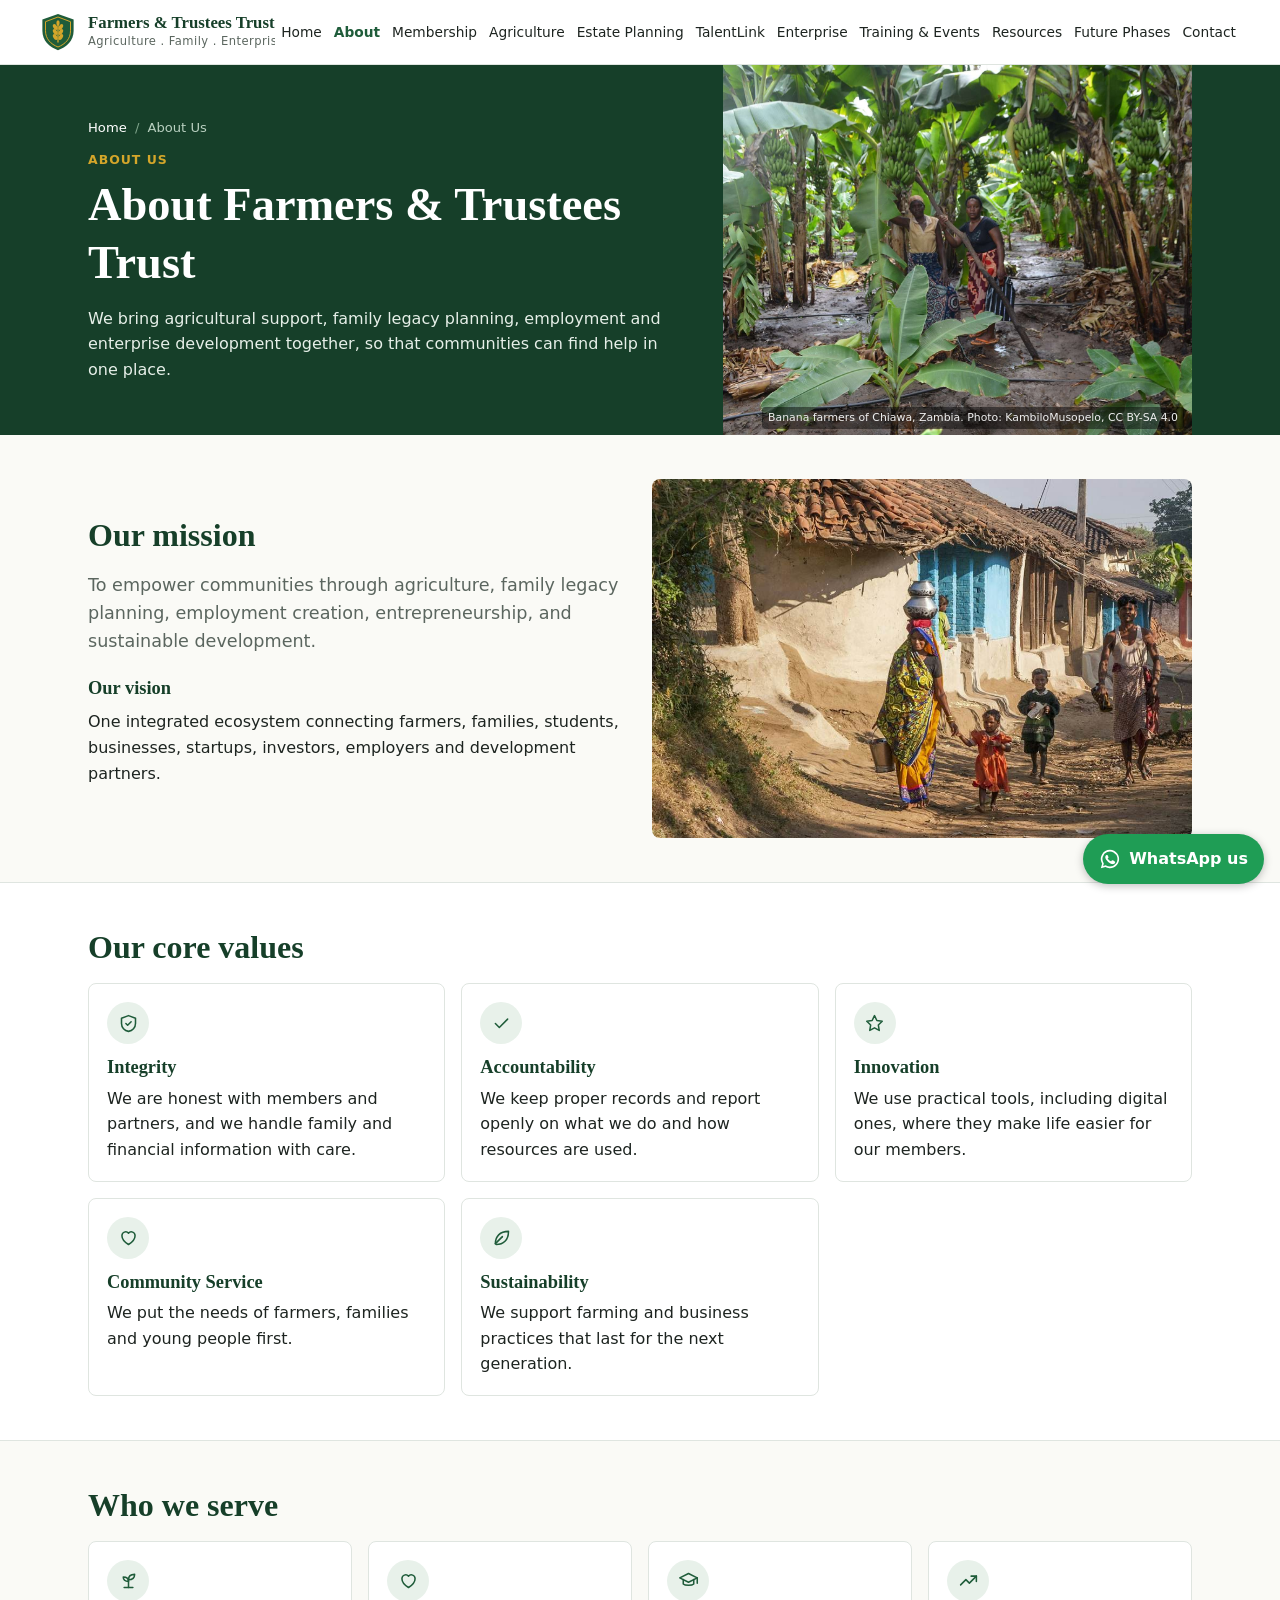
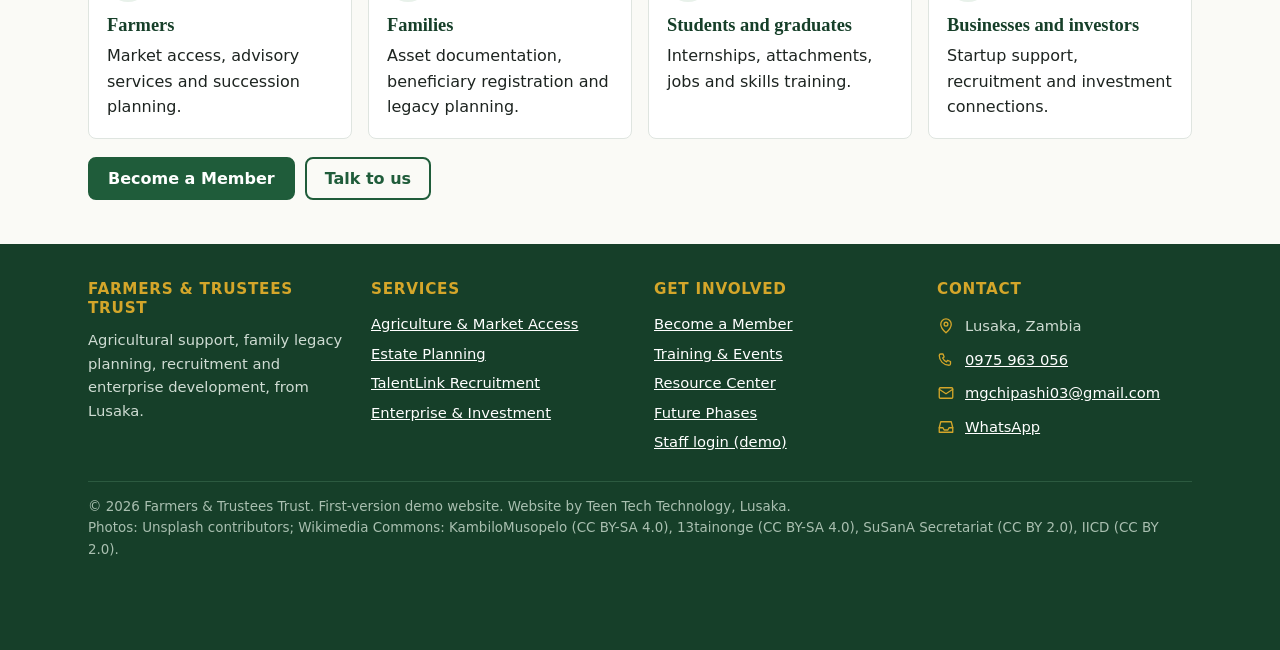
==== commit 8da56958: "Polish: icons, inner page header photos, tidier layout" ====
--- a/about.html
+++ b/about.html
@@ -18,18 +18,18 @@
 <img src="assets/img/community.jpg" alt="A woman carrying water with children walking beside her in a village" loading="lazy"></div></section>
 <section class="alt"><div class="wrap"><h2>Our core values</h2>
 <div class="grid g3">
-<div class="card"><h3>Integrity</h3><p>We are honest with members and partners, and we handle family and financial information with care.</p></div>
-<div class="card"><h3>Accountability</h3><p>We keep proper records and report openly on what we do and how resources are used.</p></div>
-<div class="card"><h3>Innovation</h3><p>We use practical tools, including digital ones, where they make life easier for our members.</p></div>
-<div class="card"><h3>Community Service</h3><p>We put the needs of farmers, families and young people first.</p></div>
-<div class="card"><h3>Sustainability</h3><p>We support farming and business practices that last for the next generation.</p></div>
+<div class="card"><span class="ci"><i data-i="shield"></i></span><h3>Integrity</h3><p>We are honest with members and partners, and we handle family and financial information with care.</p></div>
+<div class="card"><span class="ci"><i data-i="check"></i></span><h3>Accountability</h3><p>We keep proper records and report openly on what we do and how resources are used.</p></div>
+<div class="card"><span class="ci"><i data-i="star"></i></span><h3>Innovation</h3><p>We use practical tools, including digital ones, where they make life easier for our members.</p></div>
+<div class="card"><span class="ci"><i data-i="heart"></i></span><h3>Community Service</h3><p>We put the needs of farmers, families and young people first.</p></div>
+<div class="card"><span class="ci"><i data-i="leaf"></i></span><h3>Sustainability</h3><p>We support farming and business practices that last for the next generation.</p></div>
 </div></div></section>
 <section><div class="wrap"><h2>Who we serve</h2>
 <div class="grid g4">
-<div class="card"><h3>Farmers</h3><p>Market access, advisory services and succession planning.</p></div>
-<div class="card"><h3>Families</h3><p>Asset documentation, beneficiary registration and legacy planning.</p></div>
-<div class="card"><h3>Students and graduates</h3><p>Internships, attachments, jobs and skills training.</p></div>
-<div class="card"><h3>Businesses and investors</h3><p>Startup support, recruitment and investment connections.</p></div>
+<div class="card"><span class="ci"><i data-i="sprout"></i></span><h3>Farmers</h3><p>Market access, advisory services and succession planning.</p></div>
+<div class="card"><span class="ci"><i data-i="heart"></i></span><h3>Families</h3><p>Asset documentation, beneficiary registration and legacy planning.</p></div>
+<div class="card"><span class="ci"><i data-i="graduation"></i></span><h3>Students and graduates</h3><p>Internships, attachments, jobs and skills training.</p></div>
+<div class="card"><span class="ci"><i data-i="trend"></i></span><h3>Businesses and investors</h3><p>Startup support, recruitment and investment connections.</p></div>
 </div>
 <div class="btns"><a class="btn" href="membership.html">Become a Member</a><a class="btn line" href="contact.html">Talk to us</a></div>
 </div></section>
--- a/assets/css/style.css
+++ b/assets/css/style.css
@@ -123,3 +123,53 @@
 .toast.on{display:block}
 iframe.map{width:100%;height:320px;border:0;border-radius:var(--r)}
 @media print{.site-header,.site-footer,.wa-float,.no-print{display:none!important}}
+
+/* ---- polish v1.1: icons, page header photos, tidy spacing ---- */
+.ico{width:20px;height:20px;flex:none;fill:none;stroke:currentColor;stroke-width:1.75;stroke-linecap:round;stroke-linejoin:round;vertical-align:-4px}
+.btn .ico{width:17px;height:17px;margin-right:6px;vertical-align:-3px}
+.btn .ico.after{margin:0 0 0 6px}
+.ci{display:inline-flex;align-items:center;justify-content:center;width:42px;height:42px;border-radius:50%;background:var(--green-l);color:var(--green);margin-bottom:12px}
+.ci .ico{width:21px;height:21px}
+.ci.gold{background:var(--gold-l);color:#8a6a10}
+.card.photo .in .ci{margin-top:-38px;background:#fff;border:2px solid var(--gold-l);position:relative}
+.card h3 .ico{color:var(--gold);margin-right:6px}
+.meta-line{display:flex;align-items:center;gap:6px;color:var(--muted);font-size:.92rem}
+.meta-line .ico{width:16px;height:16px;color:var(--green)}
+.ilist{list-style:none;padding:0;margin:0}
+.ilist li{display:flex;gap:10px;align-items:flex-start;padding:5px 0}
+.ilist .ico{width:18px;height:18px;margin-top:3px;color:var(--gold)}
+.site-footer .ilist .ico{color:var(--gold)}
+.tabs button .ico{width:16px;height:16px;margin-right:4px;vertical-align:-3px}
+/* section headings */
+.sec-head{margin-bottom:22px;max-width:760px}
+.sec-head h2{margin-bottom:.3em}
+.sec-head p{color:var(--muted);margin:0}
+section h2+.lead{margin-bottom:0}
+/* inner page header with photo, same pattern as home hero */
+.page-head.has-photo{padding:0;background:var(--green-d)}
+.ph-grid{display:grid}
+.ph-text{padding:28px 0 26px}
+.ph-img{margin:0 -18px;position:relative}
+.ph-img img{width:100%;height:220px;object-fit:cover}
+.ph-img figcaption{position:absolute;right:8px;bottom:6px;background:rgba(0,0,0,.45);color:#eee;font-size:.68rem;padding:2px 6px;border-radius:3px;max-width:90%}
+.crumbs{font-size:.82rem;color:#b9d0c0;margin-bottom:12px}
+.crumbs a{color:#fff;text-decoration:none}.crumbs a:hover{text-decoration:underline}
+.crumbs span{margin:0 4px;color:#7fa58c}
+@media(min-width:860px){.ph-grid{grid-template-columns:1.15fr .85fr;align-items:stretch}.ph-text{padding:52px 40px 52px 0;align-self:center}.ph-img{margin:0}.ph-img img{height:100%;min-height:300px;max-height:380px}}
+/* tidy */
+.tabs{border-bottom:1px solid var(--line);padding-bottom:14px;margin-bottom:24px}
+.panel>h2:first-child{margin-top:0}
+.split>.card{align-self:start}
+.site-footer .grid{gap:28px}
+.site-footer h3{margin-bottom:10px}
+.foot-bottom{line-height:1.6;color:#a9bfb0}
+.card.listing .btn{align-self:flex-start;margin-top:6px}
+.doc-card{display:flex;flex-direction:column}
+.doc-card .btns{margin-top:auto;padding-top:10px}
+.hero .btn .ico{width:17px;height:17px}
+@media(min-width:1280px) and (max-width:1360px){.main-nav a{padding:6px 6px;font-size:.86rem}}
+.ph-img img{object-position:center 30%}
+.page-head.pos-top .ph-img img{object-position:center 8%}
+.lead+h3{margin-top:22px}
+.fr{align-items:end}
+@media(max-width:640px){.tabs{flex-wrap:nowrap;overflow-x:auto;-webkit-overflow-scrolling:touch;scrollbar-width:none;margin-left:-18px;margin-right:-18px;padding-left:18px;padding-right:18px}.tabs::-webkit-scrollbar{display:none}.tabs button{flex:none}}
